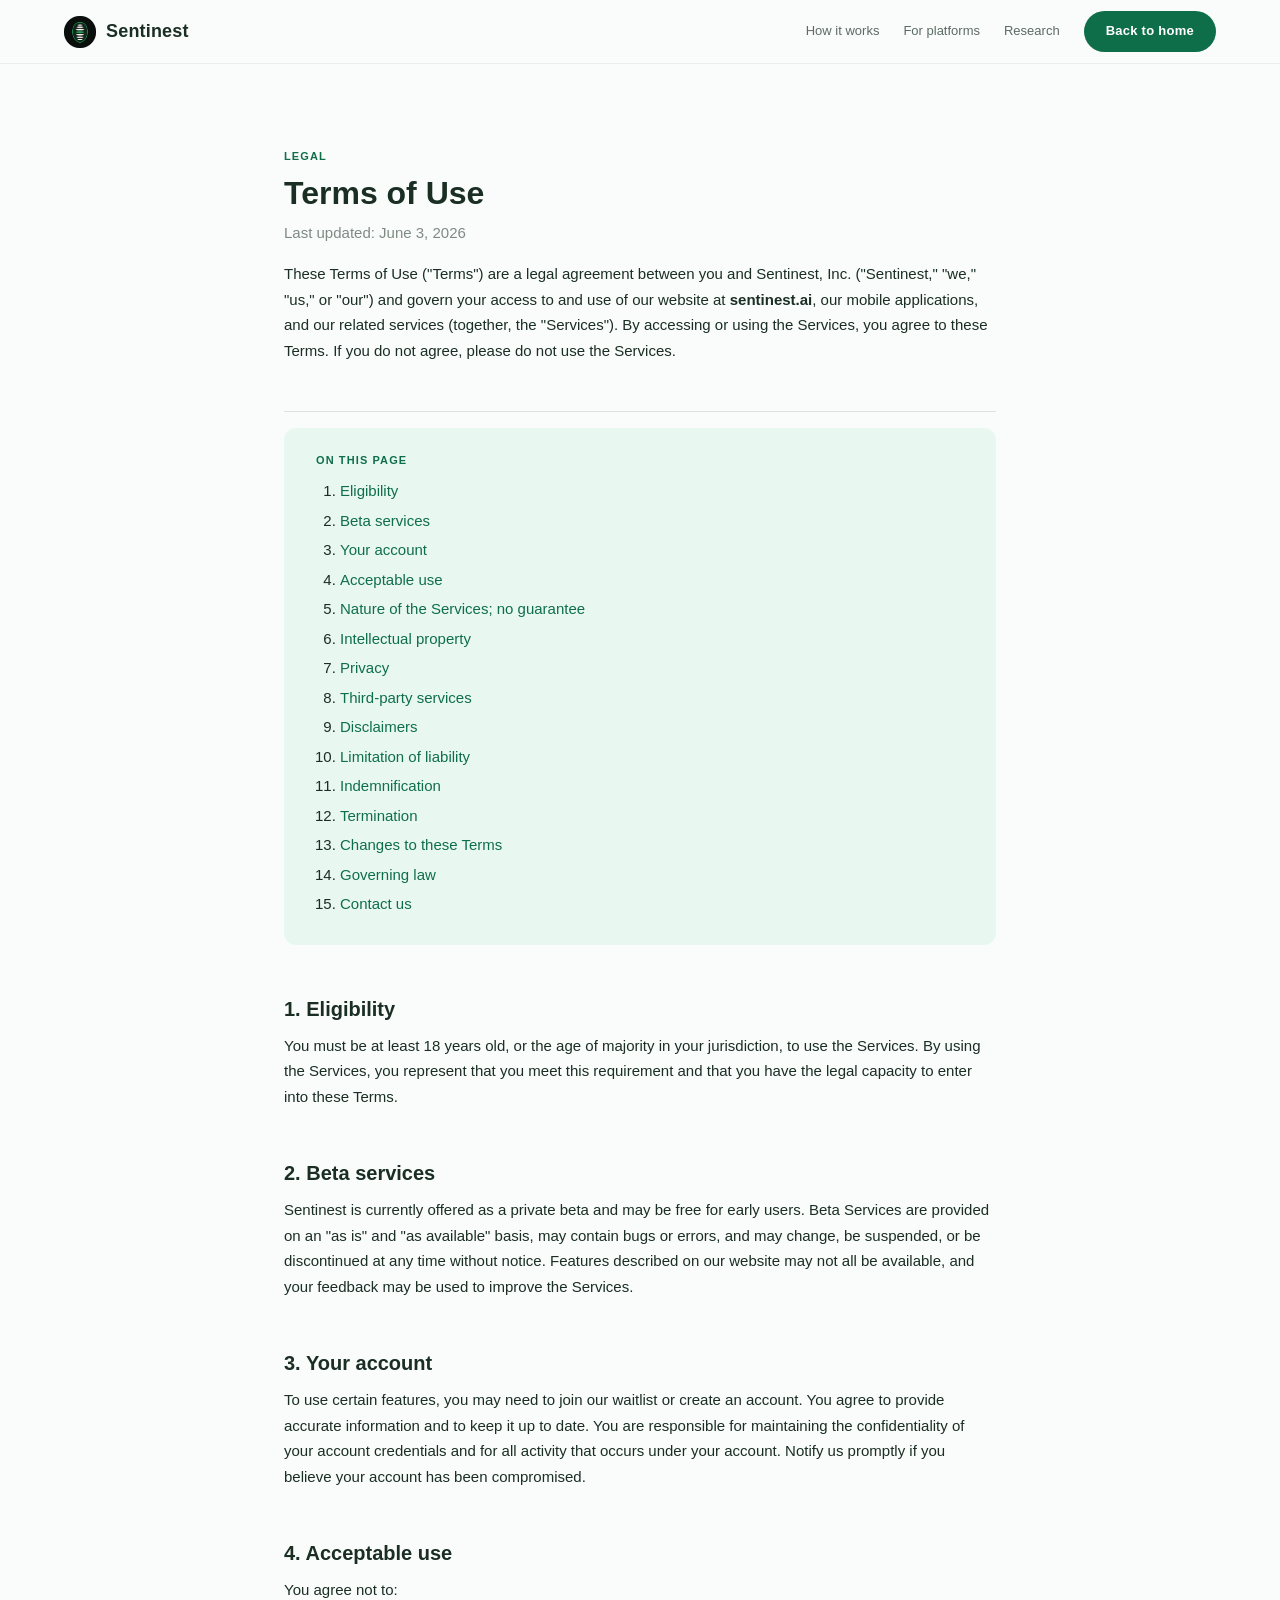
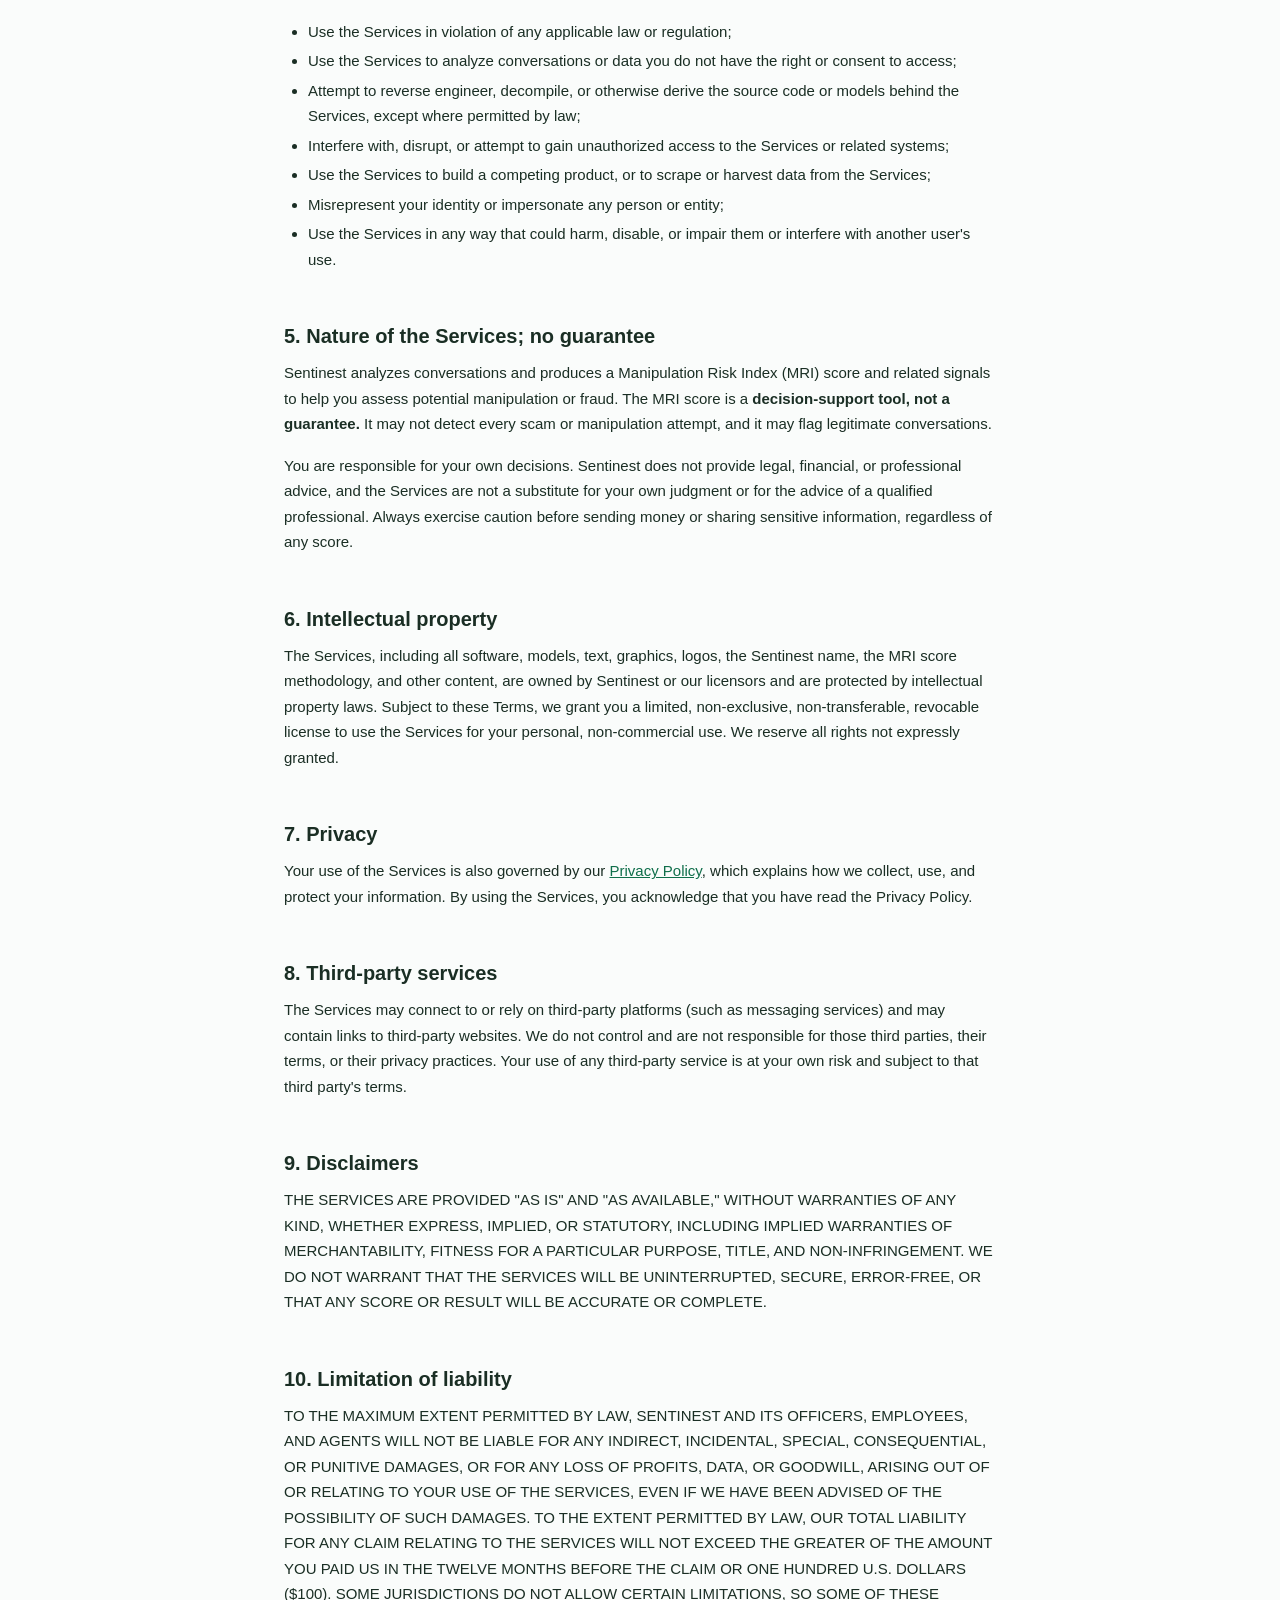
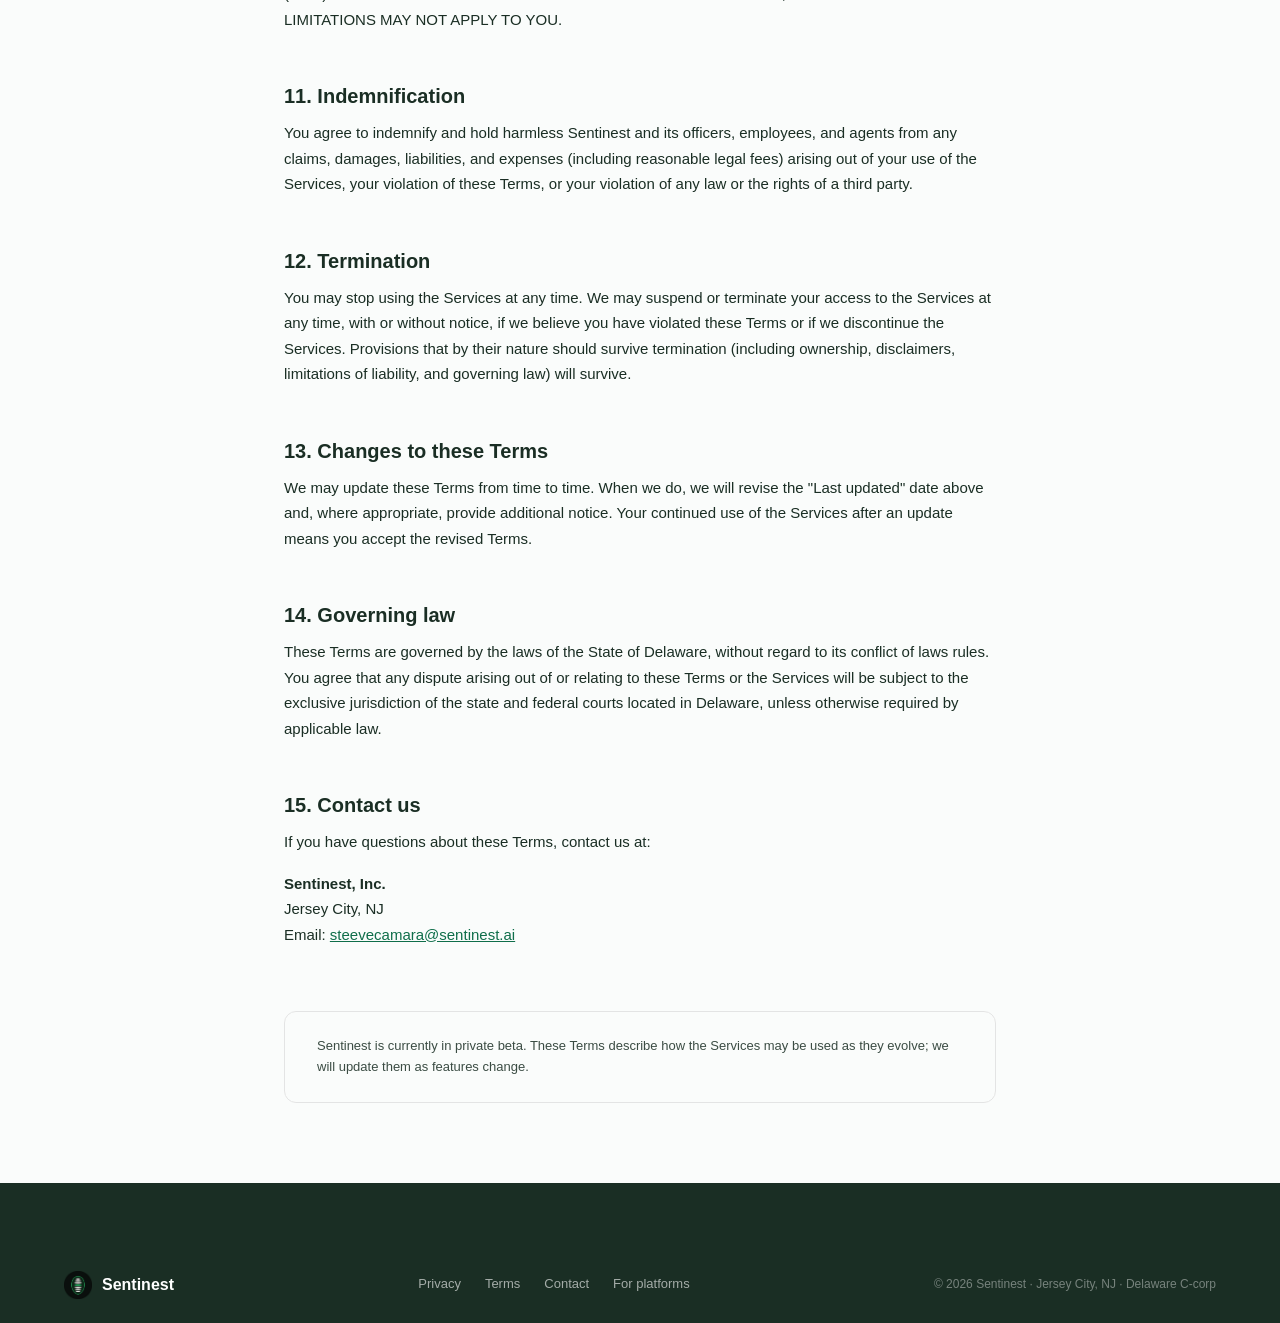
==== terms.html @ cf841492 "Add Privacy Policy and Terms of Use pages Create self-drafted privacy.html and terms.html matching t" ====
<!DOCTYPE html>
<html lang="en">
<head>
  <!-- Google tag (gtag.js) -->
  <script async src="https://www.googletagmanager.com/gtag/js?id=G-G11BVF0C4J"></script>
  <script>
    window.dataLayer = window.dataLayer || [];
    function gtag(){dataLayer.push(arguments);}
    gtag('js', new Date());
    gtag('config', 'G-G11BVF0C4J');
  </script>
  <meta charset="UTF-8">
  <meta name="viewport" content="width=device-width, initial-scale=1.0">
  <title>Terms of Use - Sentinest</title>
  <meta name="description" content="The terms that govern your use of Sentinest's website and services.">
  <link rel="icon" type="image/png" href="assets/Sentinest_Chiton_AltA.png">
  <link rel="apple-touch-icon" href="assets/Sentinest_Chiton_AltA.png">
  <link rel="stylesheet" href="css/variables.css?v=3">
  <link rel="stylesheet" href="css/style.css?v=4">
</head>
<body>

  <!-- Navigation -->
  <header class="nav" id="nav">
    <nav class="nav__inner container">
      <a href="index.html" class="nav__logo" aria-label="Sentinest home">
        <img src="assets/Sentinest_Chiton_AltA.png" alt="Sentinest" width="32" height="32">
        <span class="nav__logo-text">Sentinest</span>
      </a>
      <button class="nav__hamburger" id="hamburger" aria-label="Toggle menu">
        <span></span><span></span><span></span>
      </button>
      <div class="nav__links" id="navLinks">
        <a href="index.html#how-it-works">How it works</a>
        <a href="index.html#science">For platforms</a>
        <a href="index.html#decision-graph">Research</a>
        <a href="index.html" class="btn btn--primary btn--sm">Back to home</a>
      </div>
    </nav>
  </header>

  <!-- Legal Content -->
  <main class="legal">
    <div class="legal__inner">
      <span class="legal__tag">Legal</span>
      <h1 class="legal__title">Terms of Use</h1>
      <p class="legal__updated">Last updated: June 3, 2026</p>

      <p class="legal__intro">
        These Terms of Use ("Terms") are a legal agreement between you and Sentinest, Inc.
        ("Sentinest," "we," "us," or "our") and govern your access to and use of our website at
        <strong>sentinest.ai</strong>, our mobile applications, and our related services (together,
        the "Services"). By accessing or using the Services, you agree to these Terms. If you do not
        agree, please do not use the Services.
      </p>

      <div class="legal__toc">
        <h2>On this page</h2>
        <ol>
          <li><a href="#eligibility">Eligibility</a></li>
          <li><a href="#beta">Beta services</a></li>
          <li><a href="#accounts">Your account</a></li>
          <li><a href="#acceptable-use">Acceptable use</a></li>
          <li><a href="#nature">Nature of the Services; no guarantee</a></li>
          <li><a href="#ip">Intellectual property</a></li>
          <li><a href="#privacy">Privacy</a></li>
          <li><a href="#third-party">Third-party services</a></li>
          <li><a href="#disclaimers">Disclaimers</a></li>
          <li><a href="#liability">Limitation of liability</a></li>
          <li><a href="#indemnification">Indemnification</a></li>
          <li><a href="#termination">Termination</a></li>
          <li><a href="#changes">Changes to these Terms</a></li>
          <li><a href="#law">Governing law</a></li>
          <li><a href="#contact">Contact us</a></li>
        </ol>
      </div>

      <h2 id="eligibility">1. Eligibility</h2>
      <p>
        You must be at least 18 years old, or the age of majority in your jurisdiction, to use the
        Services. By using the Services, you represent that you meet this requirement and that you
        have the legal capacity to enter into these Terms.
      </p>

      <h2 id="beta">2. Beta services</h2>
      <p>
        Sentinest is currently offered as a private beta and may be free for early users. Beta
        Services are provided on an "as is" and "as available" basis, may contain bugs or errors, and
        may change, be suspended, or be discontinued at any time without notice. Features described
        on our website may not all be available, and your feedback may be used to improve the
        Services.
      </p>

      <h2 id="accounts">3. Your account</h2>
      <p>
        To use certain features, you may need to join our waitlist or create an account. You agree to
        provide accurate information and to keep it up to date. You are responsible for maintaining
        the confidentiality of your account credentials and for all activity that occurs under your
        account. Notify us promptly if you believe your account has been compromised.
      </p>

      <h2 id="acceptable-use">4. Acceptable use</h2>
      <p>You agree not to:</p>
      <ul>
        <li>Use the Services in violation of any applicable law or regulation;</li>
        <li>Use the Services to analyze conversations or data you do not have the right or consent to access;</li>
        <li>Attempt to reverse engineer, decompile, or otherwise derive the source code or models behind the Services, except where permitted by law;</li>
        <li>Interfere with, disrupt, or attempt to gain unauthorized access to the Services or related systems;</li>
        <li>Use the Services to build a competing product, or to scrape or harvest data from the Services;</li>
        <li>Misrepresent your identity or impersonate any person or entity;</li>
        <li>Use the Services in any way that could harm, disable, or impair them or interfere with another user's use.</li>
      </ul>

      <h2 id="nature">5. Nature of the Services; no guarantee</h2>
      <p>
        Sentinest analyzes conversations and produces a Manipulation Risk Index (MRI) score and
        related signals to help you assess potential manipulation or fraud. The MRI score is a
        <strong>decision-support tool, not a guarantee.</strong> It may not detect every scam or
        manipulation attempt, and it may flag legitimate conversations.
      </p>
      <p>
        You are responsible for your own decisions. Sentinest does not provide legal, financial, or
        professional advice, and the Services are not a substitute for your own judgment or for the
        advice of a qualified professional. Always exercise caution before sending money or sharing
        sensitive information, regardless of any score.
      </p>

      <h2 id="ip">6. Intellectual property</h2>
      <p>
        The Services, including all software, models, text, graphics, logos, the Sentinest name, the
        MRI score methodology, and other content, are owned by Sentinest or our licensors and are
        protected by intellectual property laws. Subject to these Terms, we grant you a limited,
        non-exclusive, non-transferable, revocable license to use the Services for your personal,
        non-commercial use. We reserve all rights not expressly granted.
      </p>

      <h2 id="privacy">7. Privacy</h2>
      <p>
        Your use of the Services is also governed by our
        <a href="privacy.html">Privacy Policy</a>, which explains how we collect, use, and protect
        your information. By using the Services, you acknowledge that you have read the Privacy
        Policy.
      </p>

      <h2 id="third-party">8. Third-party services</h2>
      <p>
        The Services may connect to or rely on third-party platforms (such as messaging services) and
        may contain links to third-party websites. We do not control and are not responsible for
        those third parties, their terms, or their privacy practices. Your use of any third-party
        service is at your own risk and subject to that third party's terms.
      </p>

      <h2 id="disclaimers">9. Disclaimers</h2>
      <p>
        THE SERVICES ARE PROVIDED "AS IS" AND "AS AVAILABLE," WITHOUT WARRANTIES OF ANY KIND, WHETHER
        EXPRESS, IMPLIED, OR STATUTORY, INCLUDING IMPLIED WARRANTIES OF MERCHANTABILITY, FITNESS FOR A
        PARTICULAR PURPOSE, TITLE, AND NON-INFRINGEMENT. WE DO NOT WARRANT THAT THE SERVICES WILL BE
        UNINTERRUPTED, SECURE, ERROR-FREE, OR THAT ANY SCORE OR RESULT WILL BE ACCURATE OR COMPLETE.
      </p>

      <h2 id="liability">10. Limitation of liability</h2>
      <p>
        TO THE MAXIMUM EXTENT PERMITTED BY LAW, SENTINEST AND ITS OFFICERS, EMPLOYEES, AND AGENTS WILL
        NOT BE LIABLE FOR ANY INDIRECT, INCIDENTAL, SPECIAL, CONSEQUENTIAL, OR PUNITIVE DAMAGES, OR
        FOR ANY LOSS OF PROFITS, DATA, OR GOODWILL, ARISING OUT OF OR RELATING TO YOUR USE OF THE
        SERVICES, EVEN IF WE HAVE BEEN ADVISED OF THE POSSIBILITY OF SUCH DAMAGES. TO THE EXTENT
        PERMITTED BY LAW, OUR TOTAL LIABILITY FOR ANY CLAIM RELATING TO THE SERVICES WILL NOT EXCEED
        THE GREATER OF THE AMOUNT YOU PAID US IN THE TWELVE MONTHS BEFORE THE CLAIM OR ONE HUNDRED
        U.S. DOLLARS ($100). SOME JURISDICTIONS DO NOT ALLOW CERTAIN LIMITATIONS, SO SOME OF THESE
        LIMITATIONS MAY NOT APPLY TO YOU.
      </p>

      <h2 id="indemnification">11. Indemnification</h2>
      <p>
        You agree to indemnify and hold harmless Sentinest and its officers, employees, and agents
        from any claims, damages, liabilities, and expenses (including reasonable legal fees) arising
        out of your use of the Services, your violation of these Terms, or your violation of any law
        or the rights of a third party.
      </p>

      <h2 id="termination">12. Termination</h2>
      <p>
        You may stop using the Services at any time. We may suspend or terminate your access to the
        Services at any time, with or without notice, if we believe you have violated these Terms or
        if we discontinue the Services. Provisions that by their nature should survive termination
        (including ownership, disclaimers, limitations of liability, and governing law) will survive.
      </p>

      <h2 id="changes">13. Changes to these Terms</h2>
      <p>
        We may update these Terms from time to time. When we do, we will revise the "Last updated"
        date above and, where appropriate, provide additional notice. Your continued use of the
        Services after an update means you accept the revised Terms.
      </p>

      <h2 id="law">14. Governing law</h2>
      <p>
        These Terms are governed by the laws of the State of Delaware, without regard to its conflict
        of laws rules. You agree that any dispute arising out of or relating to these Terms or the
        Services will be subject to the exclusive jurisdiction of the state and federal courts
        located in Delaware, unless otherwise required by applicable law.
      </p>

      <h2 id="contact">15. Contact us</h2>
      <p>If you have questions about these Terms, contact us at:</p>
      <p>
        <strong>Sentinest, Inc.</strong><br>
        Jersey City, NJ<br>
        Email: <a href="mailto:steevecamara@sentinest.ai">steevecamara@sentinest.ai</a>
      </p>

      <div class="legal__note">
        Sentinest is currently in private beta. These Terms describe how the Services may be used as
        they evolve; we will update them as features change.
      </div>
    </div>
  </main>

  <!-- Footer -->
  <footer class="footer">
    <div class="container">
      <div class="footer__bottom">
        <span class="footer__logo">
          <img src="assets/Sentinest_Chiton_AltA.png" alt="Sentinest" width="28" height="28">
          <span>Sentinest</span>
        </span>
        <div class="footer__links">
          <a href="privacy.html">Privacy</a>
          <a href="terms.html">Terms</a>
          <a href="mailto:steevecamara@sentinest.ai">Contact</a>
          <a href="index.html#science">For platforms</a>
        </div>
        <span class="footer__copy">&copy; 2026 Sentinest &middot; Jersey City, NJ &middot; Delaware C-corp</span>
      </div>
    </div>
  </footer>

  <script>
    const nav = document.getElementById('nav');
    const hamburger = document.getElementById('hamburger');
    const navLinks = document.getElementById('navLinks');
    window.addEventListener('scroll', () => {
      nav.classList.toggle('nav--scrolled', window.scrollY > 60);
    });
    hamburger.addEventListener('click', () => {
      hamburger.classList.toggle('active');
      navLinks.classList.toggle('open');
    });
    navLinks.querySelectorAll('a').forEach(link => {
      link.addEventListener('click', () => {
        hamburger.classList.remove('active');
        navLinks.classList.remove('open');
      });
    });
  </script>
</body>
</html>
---- css/variables.css ----
:root {
  /* Colors */
  --color-primary: #0F6E4A;
  --color-accent: #27AE60;
  --color-surface: #E8F8F0;
  --color-bg: #FAFCFB;
  --color-warning: #D97706;
  --color-high-risk: #EA7B1E;
  --color-critical: #DC2626;
  --color-ink: #1A2E24;
  --color-white: #FFFFFF;
  --color-border: #E0E0E0;

  /* Typography */
  --font-family: Arial, Helvetica, sans-serif;
  --heading-size: 32px;
  --heading-weight: 700;
  --tag-size: 11px;
  --tag-weight: 700;
  --tag-spacing: 0.1em;
  --body-size: 14px;
  --body-size-sm: 13px;
  --score-size-lg: 52px;
  --score-size-sm: 38px;
  --score-weight: 300;

  /* Spacing */
  --space-xs: 4px;
  --space-sm: 8px;
  --space-md: 16px;
  --space-lg: 24px;
  --space-xl: 32px;
  --space-2xl: 48px;
  --space-3xl: 64px;
  --space-4xl: 80px;

  /* Layout */
  --max-width: 1200px;
  --nav-height: 64px;
  --border-radius: 12px;
  --border-radius-sm: 8px;
  --border-radius-pill: 9999px;

  /* Shadows */
  --shadow-sm: 0 1px 3px rgba(0, 0, 0, 0.08);
  --shadow-md: 0 4px 12px rgba(0, 0, 0, 0.1);
  --shadow-lg: 0 8px 24px rgba(0, 0, 0, 0.12);
  --shadow-phone: 0 20px 60px rgba(0, 0, 0, 0.15);

  /* Transitions */
  --transition-fast: 150ms ease;
  --transition-base: 300ms ease;
  --transition-slow: 500ms ease;
}
---- css/style.css ----
/* Reset */
*, *::before, *::after {
  margin: 0;
  padding: 0;
  box-sizing: border-box;
}

html {
  scroll-behavior: smooth;
  scroll-padding-top: var(--nav-height);
}

body {
  font-family: var(--font-family);
  font-size: var(--body-size);
  color: var(--color-ink);
  background: var(--color-bg);
  line-height: 1.6;
  -webkit-font-smoothing: antialiased;
}

a {
  color: inherit;
  text-decoration: none;
}

img { max-width: 100%; }

.container {
  max-width: var(--max-width);
  margin: 0 auto;
  padding: 0 var(--space-lg);
}

/* ========== Buttons ========== */
.btn {
  display: inline-flex;
  align-items: center;
  justify-content: center;
  padding: 12px 28px;
  border-radius: var(--border-radius-pill);
  font-family: var(--font-family);
  font-size: var(--body-size);
  font-weight: 600;
  cursor: pointer;
  border: 2px solid transparent;
  transition: all var(--transition-fast);
  text-decoration: none;
}

.btn--primary {
  background: var(--color-primary);
  color: var(--color-white);
}

.btn--primary:hover {
  background: #0a5a3b;
}

.btn--outline {
  background: transparent;
  color: var(--color-primary);
  border-color: var(--color-primary);
}

.btn--outline:hover {
  background: var(--color-surface);
}

.btn--white {
  background: var(--color-white);
  color: var(--color-primary);
}

.btn--white:hover {
  background: var(--color-surface);
}

.btn--white-outline {
  background: transparent;
  color: var(--color-white);
  border-color: var(--color-white);
}

.btn--white-outline:hover {
  background: rgba(255, 255, 255, 0.1);
}

.btn--sm {
  padding: 8px 20px;
  font-size: var(--body-size-sm);
}

/* ========== Navigation ========== */
.nav {
  position: fixed;
  top: 0;
  left: 0;
  right: 0;
  z-index: 1000;
  height: var(--nav-height);
  background: rgba(250, 252, 251, 0.9);
  backdrop-filter: blur(12px);
  -webkit-backdrop-filter: blur(12px);
  border-bottom: 1px solid rgba(0, 0, 0, 0.06);
  transition: background var(--transition-base);
}

.nav--scrolled {
  background: rgba(250, 252, 251, 0.98);
  box-shadow: var(--shadow-sm);
}

.nav__inner {
  display: flex;
  align-items: center;
  height: 100%;
  gap: var(--space-lg);
}

.nav__logo {
  display: inline-flex;
  align-items: center;
  gap: 10px;
  height: 100%;
  white-space: nowrap;
  color: var(--color-ink);
}

.nav__logo img {
  height: 32px;
  width: 32px;
  display: block;
}

.nav__logo-text {
  font-size: 18px;
  font-weight: 700;
  letter-spacing: 0.01em;
}

.nav__links {
  display: flex;
  align-items: center;
  gap: var(--space-lg);
  margin-left: auto;
}

.nav__links a {
  font-size: var(--body-size-sm);
  color: var(--color-ink);
  opacity: 0.7;
  transition: opacity var(--transition-fast);
  white-space: nowrap;
}

.nav__links a:hover {
  opacity: 1;
}

.nav__links .btn {
  opacity: 1;
  color: var(--color-white);
  font-weight: 700;
  letter-spacing: 0.02em;
}

.nav__signin {
  opacity: 0.7;
}

.nav__hamburger {
  display: none;
  flex-direction: column;
  gap: 5px;
  background: none;
  border: none;
  cursor: pointer;
  padding: 4px;
  margin-left: auto;
}

.nav__hamburger span {
  display: block;
  width: 22px;
  height: 2px;
  background: var(--color-ink);
  border-radius: 2px;
  transition: all var(--transition-fast);
}

.nav__hamburger.active span:nth-child(1) {
  transform: rotate(45deg) translate(5px, 5px);
}

.nav__hamburger.active span:nth-child(2) {
  opacity: 0;
}

.nav__hamburger.active span:nth-child(3) {
  transform: rotate(-45deg) translate(5px, -5px);
}

/* ========== Hero ========== */
.hero {
  padding-top: calc(var(--nav-height) + var(--space-3xl));
  padding-bottom: var(--space-3xl);
  text-align: center;
  background: var(--color-bg);
}

.hero__inner {
  display: flex;
  flex-direction: column;
  align-items: center;
}

.hero__badge {
  display: inline-flex;
  align-items: center;
  padding: 6px 16px;
  border-radius: var(--border-radius-pill);
  background: var(--color-surface);
  color: var(--color-primary);
  font-size: var(--body-size-sm);
  font-weight: 600;
  border: 1px solid var(--color-accent);
  margin-bottom: var(--space-xl);
}

.hero__title {
  font-size: var(--heading-size);
  font-weight: var(--heading-weight);
  line-height: 1.25;
  color: var(--color-ink);
  max-width: 680px;
  margin-bottom: var(--space-lg);
}

.hero__highlight {
  color: var(--color-primary);
}

.hero__subtitle {
  font-size: var(--body-size);
  color: var(--color-ink);
  opacity: 0.6;
  max-width: 560px;
  margin-bottom: var(--space-xl);
  line-height: 1.7;
}

.hero__ctas {
  display: flex;
  gap: var(--space-md);
  margin-bottom: var(--space-4xl);
}

/* ========== Phone Mockups ========== */
.hero__phones {
  display: flex;
  justify-content: center;
  gap: var(--space-xl);
  position: relative;
}

.phone {
  width: 240px;
  background: var(--color-white);
  border-radius: 32px;
  border: 3px solid #e0e0e0;
  box-shadow: var(--shadow-phone);
  overflow: hidden;
  position: relative;
}

.phone--safe {
  transform: rotate(-3deg) translateY(10px);
}

.phone--critical {
  transform: rotate(3deg) translateY(-10px);
}

.phone__notch {
  width: 80px;
  height: 6px;
  background: #e0e0e0;
  border-radius: 3px;
  margin: 12px auto 8px;
}

.phone__screen {
  padding: 0 12px 16px;
}

.phone__header {
  display: flex;
  justify-content: space-between;
  align-items: center;
  padding: 8px 0;
  margin-bottom: 8px;
}

.phone__brand {
  font-size: 11px;
  font-weight: 700;
  color: var(--color-ink);
}

.phone__brand--critical {
  color: var(--color-critical);
}

.phone__time {
  font-size: 10px;
  color: #999;
}

.phone__score-card {
  background: var(--color-white);
  border: 1px solid #e8e8e8;
  border-radius: var(--border-radius-sm);
  padding: 12px;
  margin-bottom: 8px;
  text-align: center;
}

.phone__score-card--critical {
  border-color: var(--color-critical);
}

.phone__score-label {
  font-size: 8px;
  font-weight: 700;
  letter-spacing: 0.1em;
  color: #888;
  margin-bottom: 4px;
}

.phone__score {
  font-size: var(--score-size-lg);
  font-weight: var(--score-weight);
  line-height: 1;
  margin-bottom: 2px;
}

.phone__score--safe {
  color: var(--color-ink);
}

.phone__score--critical {
  color: var(--color-critical);
}

.phone__score-sub {
  font-size: 9px;
  color: #999;
  margin-bottom: 8px;
}

.phone__score-bar {
  height: 4px;
  background: #eee;
  border-radius: 2px;
  position: relative;
  margin-bottom: 4px;
}

.phone__score-bar-fill {
  height: 100%;
  border-radius: 2px;
  position: absolute;
  left: 0;
  top: 0;
}

.phone__score-bar-fill--safe {
  background: var(--color-accent);
}

.phone__score-bar-fill--critical {
  background: linear-gradient(to right, var(--color-accent), var(--color-warning), var(--color-critical));
}

.phone__score-bar-dot {
  width: 8px;
  height: 8px;
  background: var(--color-accent);
  border-radius: 50%;
  position: absolute;
  top: -2px;
  transform: translateX(-50%);
  border: 2px solid white;
}

.phone__score-range {
  display: flex;
  justify-content: space-between;
  font-size: 8px;
  color: #aaa;
  margin-bottom: 6px;
}

.phone__status {
  display: inline-block;
  padding: 3px 10px;
  border-radius: var(--border-radius-pill);
  font-size: 9px;
  font-weight: 600;
}

.phone__status--cleared {
  background: var(--color-surface);
  color: var(--color-accent);
}

.phone__chart-card {
  background: var(--color-white);
  border: 1px solid #e8e8e8;
  border-radius: var(--border-radius-sm);
  padding: 10px 12px;
  margin-bottom: 8px;
}

.phone__chart-card--critical {
  border-color: var(--color-critical);
}

.phone__chart-title {
  font-size: 8px;
  font-weight: 700;
  letter-spacing: 0.05em;
  color: var(--color-ink);
  margin-bottom: 2px;
}

.phone__chart-title--critical {
  color: var(--color-critical);
}

.phone__chart-sub {
  font-size: 8px;
  color: #999;
  margin-bottom: 6px;
}

.phone__chart-sub--critical {
  color: var(--color-critical);
  opacity: 0.7;
}

.phone__chart-svg {
  width: 100%;
  height: auto;
}

.phone__alert {
  background: #FFF5F5;
  border: 1px solid var(--color-critical);
  border-radius: var(--border-radius-sm);
  padding: 10px;
  text-align: center;
}

.phone__alert-icon {
  margin-bottom: 4px;
}

.phone__alert-content strong {
  font-size: 10px;
  color: var(--color-critical);
  display: block;
  margin-bottom: 3px;
}

.phone__alert-content p {
  font-size: 8px;
  color: #666;
  line-height: 1.4;
  margin-bottom: 8px;
}

.phone__alert-btn {
  display: block;
  width: 100%;
  padding: 6px;
  background: var(--color-critical);
  color: white;
  border: none;
  border-radius: 6px;
  font-size: 9px;
  font-weight: 600;
  cursor: pointer;
  margin-bottom: 4px;
}

.phone__alert-dismiss {
  font-size: 7px;
  color: var(--color-critical);
  opacity: 0.7;
}

/* ========== Section Base ========== */
.section {
  padding: var(--space-4xl) 0;
}

.section__header {
  text-align: center;
  margin-bottom: var(--space-3xl);
}

.section__tag {
  display: inline-block;
  font-size: var(--tag-size);
  font-weight: var(--tag-weight);
  letter-spacing: var(--tag-spacing);
  text-transform: uppercase;
  color: var(--color-primary);
  margin-bottom: var(--space-md);
}

.section__title {
  font-size: 28px;
  font-weight: var(--heading-weight);
  color: var(--color-ink);
  max-width: 640px;
  margin: 0 auto var(--space-md);
  line-height: 1.3;
}

.section__subtitle {
  font-size: var(--body-size);
  color: var(--color-ink);
  opacity: 0.6;
  max-width: 580px;
  margin: 0 auto;
  line-height: 1.7;
}

/* ========== How It Works ========== */
.how-it-works {
  background: var(--color-surface);
}

.steps {
  display: grid;
  gap: var(--space-lg);
  margin-bottom: var(--space-3xl);
}

.step {
  background: var(--color-white);
  border: 1px solid rgba(0, 0, 0, 0.06);
  border-radius: var(--border-radius);
  padding: var(--space-xl) var(--space-xl);
}

.step__header {
  display: flex;
  align-items: center;
  gap: var(--space-md);
  margin-bottom: var(--space-sm);
}

.step__number {
  display: inline-flex;
  align-items: center;
  justify-content: center;
  width: 32px;
  height: 32px;
  border-radius: var(--border-radius-sm);
  background: var(--color-surface);
  color: var(--color-primary);
  font-size: var(--body-size);
  font-weight: 700;
  flex-shrink: 0;
}

.step__title {
  font-size: 16px;
  font-weight: 700;
}

.step__desc {
  font-size: var(--body-size-sm);
  color: var(--color-ink);
  opacity: 0.65;
  line-height: 1.7;
}

/* Response Tiers */
.tiers {
  background: var(--color-white);
  border: 1px solid rgba(0, 0, 0, 0.06);
  border-radius: var(--border-radius);
  padding: var(--space-xl);
}

.tiers__title {
  font-size: var(--tag-size);
  font-weight: var(--tag-weight);
  letter-spacing: var(--tag-spacing);
  text-transform: uppercase;
  color: var(--color-primary);
  margin-bottom: var(--space-lg);
}

.tiers__list {
  display: grid;
  gap: var(--space-sm);
}

.tier {
  display: grid;
  grid-template-columns: 90px 70px 1fr auto;
  align-items: center;
  gap: var(--space-md);
  padding: var(--space-md) var(--space-lg);
  border-radius: var(--border-radius-sm);
  border-left: 4px solid transparent;
}

.tier--low {
  background: rgba(39, 174, 96, 0.15);
  border-left-color: var(--color-accent);
}

.tier--medium {
  background: rgba(217, 119, 6, 0.15);
  border-left-color: var(--color-warning);
}

.tier--high {
  background: rgba(234, 123, 30, 0.18);
  border-left-color: var(--color-high-risk);
}

.tier--critical {
  background: rgba(220, 38, 38, 0.15);
  border-left-color: var(--color-critical);
}

.tier__range {
  font-size: var(--body-size-sm);
  font-weight: 700;
}

.tier--medium .tier__range,
.tier--high .tier__range,
.tier--critical .tier__range {
  color: var(--color-ink);
}

.tier__level {
  font-size: var(--body-size-sm);
  font-weight: 700;
}

.tier__desc {
  font-size: var(--body-size-sm);
  opacity: 0.7;
}

.tier__badge {
  display: inline-block;
  padding: 4px 12px;
  border-radius: var(--border-radius-pill);
  font-size: 11px;
  font-weight: 600;
  white-space: nowrap;
}

.tier__badge--low {
  background: var(--color-surface);
  color: var(--color-accent);
}

.tier__badge--medium {
  background: rgba(217, 119, 6, 0.1);
  color: var(--color-warning);
}

.tier__badge--high {
  background: rgba(234, 123, 30, 0.1);
  color: var(--color-high-risk);
}

.tier__badge--critical {
  background: rgba(220, 38, 38, 0.08);
  color: var(--color-critical);
}

/* ========== Science ========== */
.science {
  background: var(--color-surface);
  padding-bottom: var(--space-2xl);
}

.features {
  display: grid;
  grid-template-columns: 1fr;
  gap: var(--space-lg);
}

.feature {
  background: var(--color-white);
  border: 1px solid rgba(0, 0, 0, 0.06);
  border-radius: var(--border-radius);
  padding: var(--space-xl);
}

.feature__icon {
  display: inline-flex;
  align-items: center;
  justify-content: center;
  width: 44px;
  height: 44px;
  border-radius: 50%;
  background: var(--color-surface);
  color: var(--color-primary);
  margin-bottom: var(--space-md);
}

.feature__title {
  font-size: 16px;
  font-weight: 700;
  margin-bottom: var(--space-sm);
}

.feature__desc {
  font-size: var(--body-size-sm);
  opacity: 0.65;
  line-height: 1.7;
}

/* ========== Differentiators ========== */
.differentiators {
  background: var(--color-bg);
}

.diff-grid {
  display: grid;
  grid-template-columns: repeat(2, 1fr);
  gap: var(--space-lg);
}

.diff-card {
  background: var(--color-white);
  border: 1px solid rgba(0, 0, 0, 0.06);
  border-radius: var(--border-radius);
  padding: var(--space-xl);
  border-top: 3px solid var(--color-primary);
}

.diff-card__icon {
  display: inline-flex;
  align-items: center;
  justify-content: center;
  width: 44px;
  height: 44px;
  border-radius: 50%;
  background: var(--color-surface);
  color: var(--color-primary);
  margin-bottom: var(--space-md);
}

.diff-card__title {
  font-size: 16px;
  font-weight: 700;
  color: var(--color-ink);
  margin-bottom: var(--space-sm);
}

.diff-card__desc {
  font-size: var(--body-size-sm);
  color: var(--color-ink);
  opacity: 0.65;
  line-height: 1.7;
}

@media (max-width: 768px) {
  .diff-grid {
    grid-template-columns: 1fr;
  }
}

/* ========== Decision Graph ========== */
.decision-graph {
  background: var(--color-bg);
  padding-top: var(--space-2xl);
}

.graph-toggle {
  display: flex;
  justify-content: center;
  gap: var(--space-sm);
  margin-bottom: var(--space-xl);
  flex-wrap: wrap;
}

.graph-toggle__btn {
  padding: 10px 24px;
  border-radius: var(--border-radius-pill);
  border: 1.5px solid var(--color-border);
  background: var(--color-white);
  font-family: var(--font-family);
  font-size: var(--body-size-sm);
  font-weight: 600;
  color: var(--color-ink);
  cursor: pointer;
  transition: all var(--transition-fast);
}

.graph-toggle__btn--active {
  background: var(--color-primary);
  color: var(--color-white);
  border-color: var(--color-primary);
}

.graph-toggle__btn:hover:not(.graph-toggle__btn--active) {
  border-color: var(--color-primary);
  color: var(--color-primary);
}

/* ========== Walkthrough Panel ========== */
.graph-walkthrough {
  background: var(--color-white);
  border: 1px solid rgba(0, 0, 0, 0.06);
  border-radius: var(--border-radius);
  padding: var(--space-xl);
  margin-bottom: var(--space-lg);
}

.walkthrough__header {
  display: flex;
  align-items: flex-start;
  gap: var(--space-md);
  margin-bottom: var(--space-lg);
  padding-bottom: var(--space-lg);
  border-bottom: 1px solid rgba(0, 0, 0, 0.06);
}

.walkthrough__icon {
  font-size: 28px;
  line-height: 1;
  flex-shrink: 0;
}

.walkthrough__icon:empty {
  display: none;
}

.walkthrough__title {
  font-size: 20px;
  font-weight: 700;
  color: var(--color-ink);
  margin-bottom: 4px;
}

.walkthrough__scenario {
  font-size: var(--body-size);
  color: var(--color-ink);
  opacity: 0.6;
  line-height: 1.6;
}

.walkthrough__body {
  display: grid;
  gap: var(--space-lg);
}

.walkthrough__overview p {
  font-size: var(--body-size);
  line-height: 1.7;
  color: var(--color-ink);
}

.walkthrough__overview strong {
  color: var(--color-primary);
}

.walkthrough__label {
  font-size: var(--tag-size);
  font-weight: var(--tag-weight);
  letter-spacing: var(--tag-spacing);
  text-transform: uppercase;
  color: var(--color-primary);
  margin-bottom: var(--space-md);
}

.walkthrough__phase {
  display: flex;
  gap: var(--space-md);
  margin-bottom: var(--space-md);
}

.walkthrough__phase:last-child {
  margin-bottom: 0;
}

.walkthrough__phase-marker {
  width: 4px;
  border-radius: 2px;
  flex-shrink: 0;
}

.walkthrough__phase-name {
  font-size: var(--body-size);
  font-weight: 700;
  display: block;
  margin-bottom: 2px;
}

.walkthrough__phase-desc {
  font-size: var(--body-size-sm);
  color: var(--color-ink);
  opacity: 0.65;
  line-height: 1.6;
}

.walkthrough__flags {
  display: flex;
  flex-wrap: wrap;
  gap: var(--space-sm);
}

.walkthrough__flag {
  display: inline-block;
  padding: 4px 12px;
  border-radius: var(--border-radius-pill);
  font-size: 12px;
  font-weight: 600;
  background: rgba(220, 38, 38, 0.08);
  color: var(--color-critical);
}

.walkthrough__flag--safe {
  background: rgba(39, 174, 96, 0.1);
  color: var(--color-accent);
}

.walkthrough__no-flags {
  margin-top: 0;
}

.walkthrough__result-card {
  background: var(--color-surface);
  border-radius: var(--border-radius-sm);
  padding: var(--space-lg);
  border-left: 4px solid;
}

.walkthrough__result-header {
  display: flex;
  align-items: center;
  gap: var(--space-md);
  margin-bottom: var(--space-sm);
}

.walkthrough__result-score {
  font-size: 24px;
  font-weight: var(--score-weight);
}

.walkthrough__result-level {
  display: inline-block;
  padding: 3px 10px;
  border-radius: var(--border-radius-pill);
  font-size: 11px;
  font-weight: 700;
  color: white;
  text-transform: uppercase;
  letter-spacing: 0.05em;
}

.walkthrough__result-action {
  font-size: var(--body-size-sm);
  color: var(--color-ink);
  opacity: 0.7;
  line-height: 1.6;
}

.graph-container {
  background: var(--color-white);
  border: 1px solid rgba(0, 0, 0, 0.06);
  border-radius: var(--border-radius);
  padding: var(--space-lg);
  margin-bottom: var(--space-3xl);
  position: relative;
  overflow: visible;
}

/* Fullscreen mode */
.graph-container.fullscreen {
  position: fixed;
  top: 0;
  left: 0;
  right: 0;
  bottom: 0;
  z-index: 2000;
  border-radius: 0;
  margin: 0;
  padding: var(--space-lg);
  overflow: visible;
}

.graph-container.fullscreen .graph-svg {
  height: calc(100vh - 120px);
}

/* Fullscreen button */
.graph-fullscreen-btn {
  position: absolute;
  top: var(--space-md);
  right: var(--space-md);
  background: var(--color-white);
  border: 1px solid rgba(0, 0, 0, 0.12);
  border-radius: var(--border-radius-sm);
  padding: 6px 10px;
  cursor: pointer;
  display: flex;
  align-items: center;
  gap: 6px;
  font-family: var(--font-family);
  font-size: 12px;
  color: var(--color-ink);
  opacity: 0.7;
  transition: all var(--transition-fast);
  z-index: 5;
}

.graph-fullscreen-btn:hover {
  opacity: 1;
  background: var(--color-surface);
}

.graph-fullscreen-btn svg {
  width: 14px;
  height: 14px;
}

.graph-legend {
  display: flex;
  flex-wrap: wrap;
  gap: var(--space-lg);
  padding-bottom: var(--space-md);
  border-bottom: 1px solid rgba(0, 0, 0, 0.06);
  margin-bottom: var(--space-md);
  font-size: 12px;
}

.graph-legend__section {
  display: flex;
  align-items: center;
  gap: var(--space-md);
  flex-wrap: wrap;
}

.graph-legend__section strong {
  font-size: 11px;
  text-transform: uppercase;
  letter-spacing: 0.05em;
  color: #888;
}

.graph-legend__item {
  display: inline-flex;
  align-items: center;
  gap: 4px;
  color: var(--color-ink);
  opacity: 0.7;
}

.graph-legend__dot {
  width: 10px;
  height: 10px;
  border-radius: 50%;
}

.graph-legend__dot--message { background: var(--color-accent); }
.graph-legend__dot--call { background: var(--color-primary); }
.graph-legend__dot--media { background: var(--color-warning); }
.graph-legend__dot--document { background: var(--color-high-risk); }
.graph-legend__dot--switch { background: var(--color-critical); }

.graph-legend__line {
  display: inline-block;
  width: 20px;
  height: 2px;
}

.graph-legend__line--reply { background: #999; }
.graph-legend__line--pressure { background: var(--color-high-risk); height: 3px; }
.graph-legend__line--contradict { background: var(--color-critical); background: repeating-linear-gradient(90deg, var(--color-critical) 0, var(--color-critical) 4px, transparent 4px, transparent 7px); }
.graph-legend__line--build { background: var(--color-accent); }

.graph-svg {
  width: 100%;
  height: 420px;
  position: relative;
  overflow: auto;
  scrollbar-width: thin;
  scrollbar-color: rgba(0, 0, 0, 0.15) transparent;
}

.graph-svg::-webkit-scrollbar {
  width: 6px;
  height: 6px;
}

.graph-svg::-webkit-scrollbar-track {
  background: transparent;
}

.graph-svg::-webkit-scrollbar-thumb {
  background: rgba(0, 0, 0, 0.15);
  border-radius: 3px;
}

.graph-svg::-webkit-scrollbar-thumb:hover {
  background: rgba(0, 0, 0, 0.3);
}

/* Interact wrapper and overlay */
.graph-interact-wrapper {
  position: relative;
}

.graph-interact-overlay {
  position: absolute;
  top: 0;
  left: 0;
  right: 0;
  bottom: 0;
  z-index: 4;
  display: flex;
  align-items: center;
  justify-content: center;
  cursor: pointer;
  background: rgba(250, 252, 251, 0.4);
  transition: all var(--transition-base);
}

.graph-interact-overlay:hover {
  background: rgba(250, 252, 251, 0.6);
}

.graph-interact-overlay.hidden {
  opacity: 0;
  pointer-events: none;
}

.graph-interact-prompt {
  display: flex;
  align-items: center;
  gap: var(--space-sm);
  padding: 10px 20px;
  background: var(--color-white);
  border: 1px solid rgba(0, 0, 0, 0.1);
  border-radius: var(--border-radius-pill);
  box-shadow: var(--shadow-md);
  font-size: var(--body-size-sm);
  font-weight: 600;
  color: var(--color-primary);
  transition: all var(--transition-fast);
}

.graph-interact-overlay:hover .graph-interact-prompt {
  background: var(--color-primary);
  color: var(--color-white);
  border-color: var(--color-primary);
}

.graph-interact-overlay:hover .graph-interact-prompt svg {
  stroke: white;
}

/* When graph is NOT active — disable interaction on the SVG */
.graph-interact-wrapper:not(.active) .graph-svg {
  pointer-events: none;
}

/* When graph is active (investigating) */
.graph-interact-wrapper.active .graph-svg {
  pointer-events: auto;
  outline: 2px solid var(--color-primary);
  outline-offset: -2px;
  border-radius: var(--border-radius-sm);
}

.graph-exit-btn {
  display: none;
  position: absolute;
  top: var(--space-sm);
  left: var(--space-sm);
  z-index: 5;
  padding: 5px 12px;
  background: var(--color-ink);
  color: var(--color-white);
  border: none;
  border-radius: var(--border-radius-pill);
  font-family: var(--font-family);
  font-size: 11px;
  font-weight: 600;
  cursor: pointer;
  opacity: 0.8;
  transition: opacity var(--transition-fast);
}

.graph-exit-btn:hover {
  opacity: 1;
}

.graph-interact-wrapper.active .graph-exit-btn {
  display: block;
}

.graph-svg svg {
  min-width: 100%;
  min-height: 100%;
}

.graph-tooltip {
  position: absolute;
  background: var(--color-ink);
  color: var(--color-white);
  padding: 8px 12px;
  border-radius: var(--border-radius-sm);
  font-size: 12px;
  pointer-events: none;
  opacity: 0;
  transition: opacity var(--transition-fast);
  z-index: 10;
  max-width: 220px;
  line-height: 1.4;
}

.graph-tooltip.visible {
  opacity: 1;
}

/* Node Detail Popup */
#nodePopup {
  position: absolute;
  top: 50%;
  left: 50%;
  transform: translate(-50%, -50%) scale(0.9);
  background: var(--color-white);
  border-radius: var(--border-radius);
  box-shadow: 0 12px 40px rgba(0, 0, 0, 0.18);
  width: 300px;
  max-width: 90%;
  z-index: 20;
  opacity: 0;
  transition: opacity 0.2s ease, transform 0.2s ease;
  overflow: hidden;
}

#nodePopup.visible {
  opacity: 1;
  transform: translate(-50%, -50%) scale(1);
}

.node-popup__header {
  display: flex;
  align-items: center;
  justify-content: space-between;
  padding: 12px 16px;
  background: var(--color-bg);
  border-bottom: 1px solid rgba(0, 0, 0, 0.06);
}

.node-popup__type {
  font-size: 12px;
  font-weight: 700;
  text-transform: uppercase;
  letter-spacing: 0.05em;
}

.node-popup__close {
  background: none;
  border: none;
  font-size: 20px;
  color: #999;
  cursor: pointer;
  line-height: 1;
  padding: 0 2px;
}

.node-popup__close:hover {
  color: var(--color-ink);
}

.node-popup__body {
  padding: 16px;
}

.node-popup__label {
  font-size: 14px;
  color: var(--color-ink);
  line-height: 1.5;
  margin-bottom: 12px;
}

.node-popup__meta {
  display: flex;
  gap: 6px;
  flex-wrap: wrap;
}

.node-popup__badge {
  display: inline-block;
  padding: 3px 8px;
  border-radius: var(--border-radius-pill);
  font-size: 11px;
  font-weight: 600;
}

/* Scoring */
.scoring__title {
  font-size: 18px;
  font-weight: 700;
  text-align: center;
  margin-bottom: var(--space-xl);
}

.scoring__grid {
  display: grid;
  grid-template-columns: repeat(auto-fit, minmax(200px, 1fr));
  gap: var(--space-md);
  margin-bottom: var(--space-xl);
}

.scoring__card {
  background: var(--color-surface);
  border-radius: var(--border-radius);
  padding: var(--space-lg);
  text-align: center;
}

.scoring__icon {
  display: inline-flex;
  align-items: center;
  justify-content: center;
  width: 40px;
  height: 40px;
  border-radius: 50%;
  background: var(--color-white);
  color: var(--color-primary);
  margin-bottom: var(--space-sm);
}

.scoring__card h4 {
  font-size: 15px;
  font-weight: 700;
  margin-bottom: var(--space-xs);
  color: var(--color-ink);
}

.scoring__card p {
  font-size: 12px;
  opacity: 0.6;
  line-height: 1.5;
}

.scoring__formula {
  background: var(--color-surface);
  border-radius: var(--border-radius);
  padding: var(--space-xl);
  text-align: center;
}

.scoring__formula-label {
  display: block;
  font-size: var(--tag-size);
  font-weight: var(--tag-weight);
  letter-spacing: var(--tag-spacing);
  text-transform: uppercase;
  color: var(--color-primary);
  margin-bottom: var(--space-sm);
}

.scoring__formula code {
  display: block;
  font-family: 'Courier New', monospace;
  font-size: 14px;
  color: var(--color-ink);
  padding: var(--space-md);
  background: var(--color-white);
  border-radius: var(--border-radius-sm);
  margin-bottom: var(--space-sm);
  overflow-x: auto;
}

.scoring__formula-note {
  font-size: 12px;
  opacity: 0.5;
}

/* ========== Testimonials ========== */
.testimonials {
  background: var(--color-surface);
}

.testimonials__grid {
  display: grid;
  grid-template-columns: 1fr;
  gap: var(--space-lg);
  margin-bottom: var(--space-3xl);
}

.testimonial {
  background: var(--color-white);
  border: 1px solid rgba(0, 0, 0, 0.06);
  border-radius: var(--border-radius);
  padding: var(--space-xl);
}

.testimonial__quote {
  font-size: var(--body-size);
  font-style: italic;
  line-height: 1.7;
  color: var(--color-ink);
  margin-bottom: var(--space-lg);
}

.testimonial__author {
  display: flex;
  align-items: center;
  gap: var(--space-md);
}

.testimonial__avatar {
  display: flex;
  align-items: center;
  justify-content: center;
  width: 40px;
  height: 40px;
  border-radius: 50%;
  background: var(--color-surface);
  color: var(--color-primary);
  font-weight: 700;
  font-size: 13px;
  flex-shrink: 0;
}

.testimonial__name {
  display: block;
  font-size: var(--body-size);
  font-weight: 700;
}

.testimonial__role {
  font-size: 12px;
  color: var(--color-accent);
}

/* MRI Reference */
.mri-ref {
  background: var(--color-white);
  border: 1px solid rgba(0, 0, 0, 0.06);
  border-radius: var(--border-radius);
  padding: var(--space-xl);
}

.mri-ref__title {
  font-size: var(--tag-size);
  font-weight: var(--tag-weight);
  letter-spacing: var(--tag-spacing);
  text-transform: uppercase;
  color: var(--color-primary);
  margin-bottom: var(--space-lg);
}

.mri-ref__bar {
  display: flex;
  height: 12px;
  border-radius: 6px;
  overflow: hidden;
  margin-bottom: var(--space-sm);
}

.mri-ref__segment--low {
  flex: 30;
  background: var(--color-accent);
}

.mri-ref__segment--medium {
  flex: 25;
  background: var(--color-warning);
}

.mri-ref__segment--high {
  flex: 20;
  background: var(--color-high-risk);
}

.mri-ref__segment--critical {
  flex: 25;
  background: var(--color-critical);
}

.mri-ref__labels {
  position: relative;
  height: 24px;
  font-size: 11px;
  color: #888;
  margin-bottom: var(--space-lg);
}

.mri-ref__label {
  position: absolute;
  transform: translateX(-50%);
}

.mri-ref__label--start {
  left: 0;
  transform: none;
}

.mri-ref__label--end {
  right: 0;
  left: auto;
  transform: none;
}

.mri-ref__tiers {
  display: grid;
  gap: var(--space-sm);
}

.mri-ref__tier {
  display: grid;
  grid-template-columns: 90px 70px 1fr;
  gap: var(--space-md);
  padding: var(--space-md) var(--space-lg);
  border-radius: var(--border-radius-sm);
  align-items: center;
  border-left: 4px solid transparent;
}

.mri-ref__tier--low {
  background: rgba(39, 174, 96, 0.15);
  border-left-color: var(--color-accent);
}

.mri-ref__tier--medium {
  background: rgba(217, 119, 6, 0.15);
  border-left-color: var(--color-warning);
}

.mri-ref__tier--high {
  background: rgba(234, 123, 30, 0.18);
  border-left-color: var(--color-high-risk);
}

.mri-ref__tier--critical {
  background: rgba(220, 38, 38, 0.15);
  border-left-color: var(--color-critical);
}

.mri-ref__tier-range {
  font-size: var(--body-size-sm);
  font-weight: 700;
}

.mri-ref__tier-level {
  font-size: var(--body-size-sm);
  font-weight: 700;
}

.mri-ref__tier-desc {
  font-size: var(--body-size-sm);
  opacity: 0.7;
}

/* ========== CTA Banner ========== */
.cta-banner {
  background: var(--color-primary);
  padding: var(--space-4xl) 0;
  text-align: center;
  border-radius: var(--border-radius);
  margin: 0 var(--space-lg);
}

.cta-banner__title {
  font-size: 28px;
  font-weight: 700;
  color: var(--color-white);
  line-height: 1.3;
  margin-bottom: var(--space-md);
}

.cta-banner__subtitle {
  font-size: var(--body-size);
  color: var(--color-white);
  opacity: 0.8;
  margin-bottom: var(--space-xl);
}

.cta-banner__buttons {
  display: flex;
  justify-content: center;
  gap: var(--space-md);
  flex-wrap: wrap;
}

/* ========== Footer ========== */
.footer {
  background: var(--color-ink);
  color: var(--color-white);
  padding: var(--space-3xl) 0 0;
}

.footer__grid {
  display: grid;
  grid-template-columns: repeat(3, 1fr);
  gap: var(--space-xl);
  padding-bottom: var(--space-3xl);
  border-bottom: 1px solid rgba(255, 255, 255, 0.1);
}

.footer__heading {
  font-size: var(--tag-size);
  font-weight: var(--tag-weight);
  letter-spacing: var(--tag-spacing);
  text-transform: uppercase;
  color: var(--color-accent);
  margin-bottom: var(--space-md);
}

.footer__col p {
  font-size: var(--body-size-sm);
  opacity: 0.7;
  line-height: 1.8;
}

.footer__col strong {
  opacity: 1;
  color: var(--color-white);
}

.footer__bottom {
  display: flex;
  align-items: center;
  justify-content: space-between;
  padding: var(--space-lg) 0;
  flex-wrap: wrap;
  gap: var(--space-md);
}

.footer__logo {
  display: inline-flex;
  align-items: center;
  gap: 10px;
  font-size: 16px;
  font-weight: 700;
}

.footer__logo img {
  height: 28px;
  width: 28px;
  display: block;
}

.footer__links {
  display: flex;
  gap: var(--space-lg);
}

.footer__links a {
  font-size: var(--body-size-sm);
  opacity: 0.6;
  transition: opacity var(--transition-fast);
}

.footer__links a:hover {
  opacity: 1;
}

.footer__copy {
  font-size: 12px;
  opacity: 0.4;
}

/* ========== Signup Modal ========== */
.modal-overlay {
  position: fixed;
  inset: 0;
  z-index: 2000;
  background: rgba(0, 0, 0, 0.5);
  backdrop-filter: blur(4px);
  -webkit-backdrop-filter: blur(4px);
  display: flex;
  align-items: center;
  justify-content: center;
  opacity: 0;
  pointer-events: none;
  transition: opacity var(--transition-base);
}

.modal-overlay.active {
  opacity: 1;
  pointer-events: auto;
}

.modal {
  background: var(--color-white);
  border-radius: var(--border-radius);
  padding: var(--space-2xl);
  max-width: 440px;
  width: 90%;
  position: relative;
  box-shadow: var(--shadow-lg);
  transform: translateY(20px) scale(0.97);
  transition: transform var(--transition-base);
}

.modal-overlay.active .modal {
  transform: translateY(0) scale(1);
}

.modal__close {
  position: absolute;
  top: 16px;
  right: 16px;
  background: none;
  border: none;
  font-size: 24px;
  color: var(--color-ink);
  cursor: pointer;
  opacity: 0.4;
  transition: opacity var(--transition-fast);
  line-height: 1;
}

.modal__close:hover {
  opacity: 1;
}

.modal__header {
  text-align: center;
  margin-bottom: var(--space-xl);
}

.modal__badge {
  display: inline-block;
  padding: 4px 12px;
  border-radius: var(--border-radius-pill);
  background: var(--color-surface);
  color: var(--color-primary);
  font-size: 12px;
  font-weight: 600;
  margin-bottom: var(--space-md);
}

.modal__title {
  font-size: 22px;
  font-weight: 700;
  color: var(--color-ink);
  margin-bottom: var(--space-sm);
}

.modal__subtitle {
  font-size: var(--body-size-sm);
  color: var(--color-ink);
  opacity: 0.6;
  line-height: 1.5;
}

.modal__form {
  display: grid;
  grid-template-columns: 1fr 1fr;
  gap: var(--space-md);
}

.modal__field label {
  display: block;
  font-size: 12px;
  font-weight: 600;
  color: var(--color-ink);
  margin-bottom: 4px;
}

.modal__field input {
  width: 100%;
  padding: 10px 14px;
  border: 1.5px solid var(--color-border);
  border-radius: var(--border-radius-sm);
  font-family: var(--font-family);
  font-size: var(--body-size);
  color: var(--color-ink);
  background: var(--color-bg);
  transition: border-color var(--transition-fast);
  outline: none;
}

.modal__field input:focus {
  border-color: var(--color-primary);
}

.modal__field input::placeholder {
  color: #aaa;
}

.modal__field--full {
  grid-column: 1 / -1;
}

.modal__submit {
  grid-column: 1 / -1;
  width: 100%;
  margin-top: var(--space-sm);
}

.modal__error {
  display: block;
  font-size: 12px;
  color: var(--color-critical);
  margin-top: 4px;
}

.modal__input--error {
  border-color: var(--color-critical) !important;
  background: rgba(220, 38, 38, 0.04);
}

.modal__success {
  text-align: center;
  padding: var(--space-lg) 0;
}

.modal__success-icon {
  margin-bottom: var(--space-md);
}

.modal__success h3 {
  font-size: 18px;
  font-weight: 700;
  color: var(--color-ink);
  margin-bottom: var(--space-sm);
}

.modal__success p {
  font-size: var(--body-size-sm);
  color: var(--color-ink);
  opacity: 0.6;
}

/* ========== Scroll Animations ========== */
.fade-in {
  opacity: 0;
  transform: translateY(20px);
  transition: opacity 0.6s ease, transform 0.6s ease;
}

.fade-in.visible {
  opacity: 1;
  transform: translateY(0);
}

/* ========== Responsive ========== */
@media (min-width: 768px) {
  .hero__title {
    font-size: 40px;
  }

  .section__title {
    font-size: 32px;
  }

  .steps {
    grid-template-columns: 1fr;
  }

  .features {
    grid-template-columns: repeat(2, 1fr);
  }

  .testimonials__grid {
    grid-template-columns: repeat(3, 1fr);
  }

  .cta-banner__title {
    font-size: 36px;
  }
}

@media (max-width: 768px) {
  .nav__links {
    position: fixed;
    top: var(--nav-height);
    right: -100%;
    width: 280px;
    height: calc(100vh - var(--nav-height));
    background: var(--color-white);
    flex-direction: column;
    padding: var(--space-xl);
    box-shadow: var(--shadow-lg);
    transition: right var(--transition-base);
    align-items: flex-start;
  }

  .nav__links.open {
    right: 0;
  }

  .nav__hamburger {
    display: flex;
  }

  .hero__phones {
    flex-direction: row;
    gap: var(--space-md);
  }

  .phone {
    width: 180px;
  }

  .phone--safe {
    transform: rotate(-2deg) translateY(5px);
  }

  .phone--critical {
    transform: rotate(2deg) translateY(-5px);
  }

  .phone__score {
    font-size: 36px;
  }

  .tier {
    grid-template-columns: 80px 60px 1fr auto;
    padding: var(--space-sm) var(--space-md);
    font-size: 12px;
  }

  .mri-ref__tier {
    grid-template-columns: 80px 60px 1fr;
    padding: var(--space-sm) var(--space-md);
  }

  .footer__grid {
    grid-template-columns: 1fr;
    gap: var(--space-xl);
  }

  .footer__bottom {
    flex-direction: column;
    text-align: center;
  }

  .graph-legend {
    flex-direction: column;
    gap: var(--space-sm);
  }

  .scoring__grid {
    grid-template-columns: repeat(2, 1fr);
  }

  .graph-svg {
    height: 350px;
  }

  .graph-toggle {
    flex-wrap: wrap;
  }

  .graph-interact-prompt {
    font-size: 12px;
    padding: 8px 16px;
  }

  .cta-banner {
    margin: 0;
    border-radius: 0;
  }
}

@media (max-width: 480px) {
  .hero__title {
    font-size: 26px;
  }

  .hero__ctas {
    flex-direction: column;
    width: 100%;
    max-width: 300px;
  }

  .hero__phones {
    flex-direction: column;
    align-items: center;
    gap: var(--space-lg);
  }

  .phone--safe,
  .phone--critical {
    transform: none;
  }

  .phone {
    width: 220px;
  }

  .tier {
    grid-template-columns: 1fr;
    gap: var(--space-xs);
  }

  .tier__badge {
    justify-self: start;
  }

  .mri-ref__tier {
    grid-template-columns: 1fr;
    gap: var(--space-xs);
  }

  .scoring__grid {
    grid-template-columns: 1fr;
  }

  .graph-toggle {
    flex-direction: column;
    align-items: center;
  }

  .graph-svg {
    height: 300px;
  }

  .graph-container {
    padding: var(--space-md);
  }

  .graph-legend {
    font-size: 10px;
    gap: var(--space-xs);
  }

  .graph-legend__section {
    gap: var(--space-sm);
  }

  .cta-banner__buttons {
    flex-direction: column;
    align-items: center;
  }
}

/* ========== Legal Pages ========== */
.legal {
  padding: calc(var(--nav-height) + var(--space-4xl)) 0 var(--space-4xl);
}

.legal__inner {
  max-width: 760px;
  margin: 0 auto;
  padding: 0 var(--space-lg);
}

.legal__tag {
  display: inline-block;
  font-size: var(--tag-size);
  font-weight: var(--tag-weight);
  letter-spacing: var(--tag-spacing);
  text-transform: uppercase;
  color: var(--color-primary);
  margin-bottom: var(--space-sm);
}

.legal__title {
  font-size: var(--heading-size);
  font-weight: var(--heading-weight);
  line-height: 1.2;
  margin-bottom: var(--space-sm);
}

.legal__updated {
  font-size: var(--body-size-sm);
  color: var(--color-ink);
  opacity: 0.55;
  margin-bottom: var(--space-2xl);
}

.legal__intro {
  font-size: 15px;
  line-height: 1.7;
  margin-bottom: var(--space-2xl);
  padding-bottom: var(--space-2xl);
  border-bottom: 1px solid var(--color-border);
}

.legal h2 {
  font-size: 20px;
  font-weight: 700;
  margin: var(--space-2xl) 0 var(--space-sm);
}

.legal h3 {
  font-size: 16px;
  font-weight: 700;
  margin: var(--space-lg) 0 var(--space-xs);
}

.legal p {
  font-size: 15px;
  line-height: 1.7;
  margin-bottom: var(--space-md);
}

.legal ul {
  margin: 0 0 var(--space-md) var(--space-lg);
  padding: 0;
}

.legal li {
  font-size: 15px;
  line-height: 1.7;
  margin-bottom: var(--space-xs);
}

.legal a {
  color: var(--color-primary);
  text-decoration: underline;
}

.legal strong {
  color: var(--color-ink);
}

.legal__toc {
  background: var(--color-surface);
  border-radius: var(--border-radius);
  padding: var(--space-lg) var(--space-xl);
  margin-bottom: var(--space-2xl);
}

.legal__toc h2 {
  margin: 0 0 var(--space-sm);
  font-size: var(--tag-size);
  font-weight: var(--tag-weight);
  letter-spacing: var(--tag-spacing);
  text-transform: uppercase;
  color: var(--color-primary);
}

.legal__toc ol {
  margin: 0 0 0 var(--space-lg);
  padding: 0;
}

.legal__toc li {
  margin-bottom: var(--space-xs);
}

.legal__toc a {
  text-decoration: none;
}

.legal__toc a:hover {
  text-decoration: underline;
}

.legal__note {
  margin-top: var(--space-3xl);
  padding: var(--space-lg) var(--space-xl);
  background: var(--color-bg);
  border: 1px solid var(--color-border);
  border-radius: var(--border-radius);
  font-size: var(--body-size-sm);
  opacity: 0.85;
}
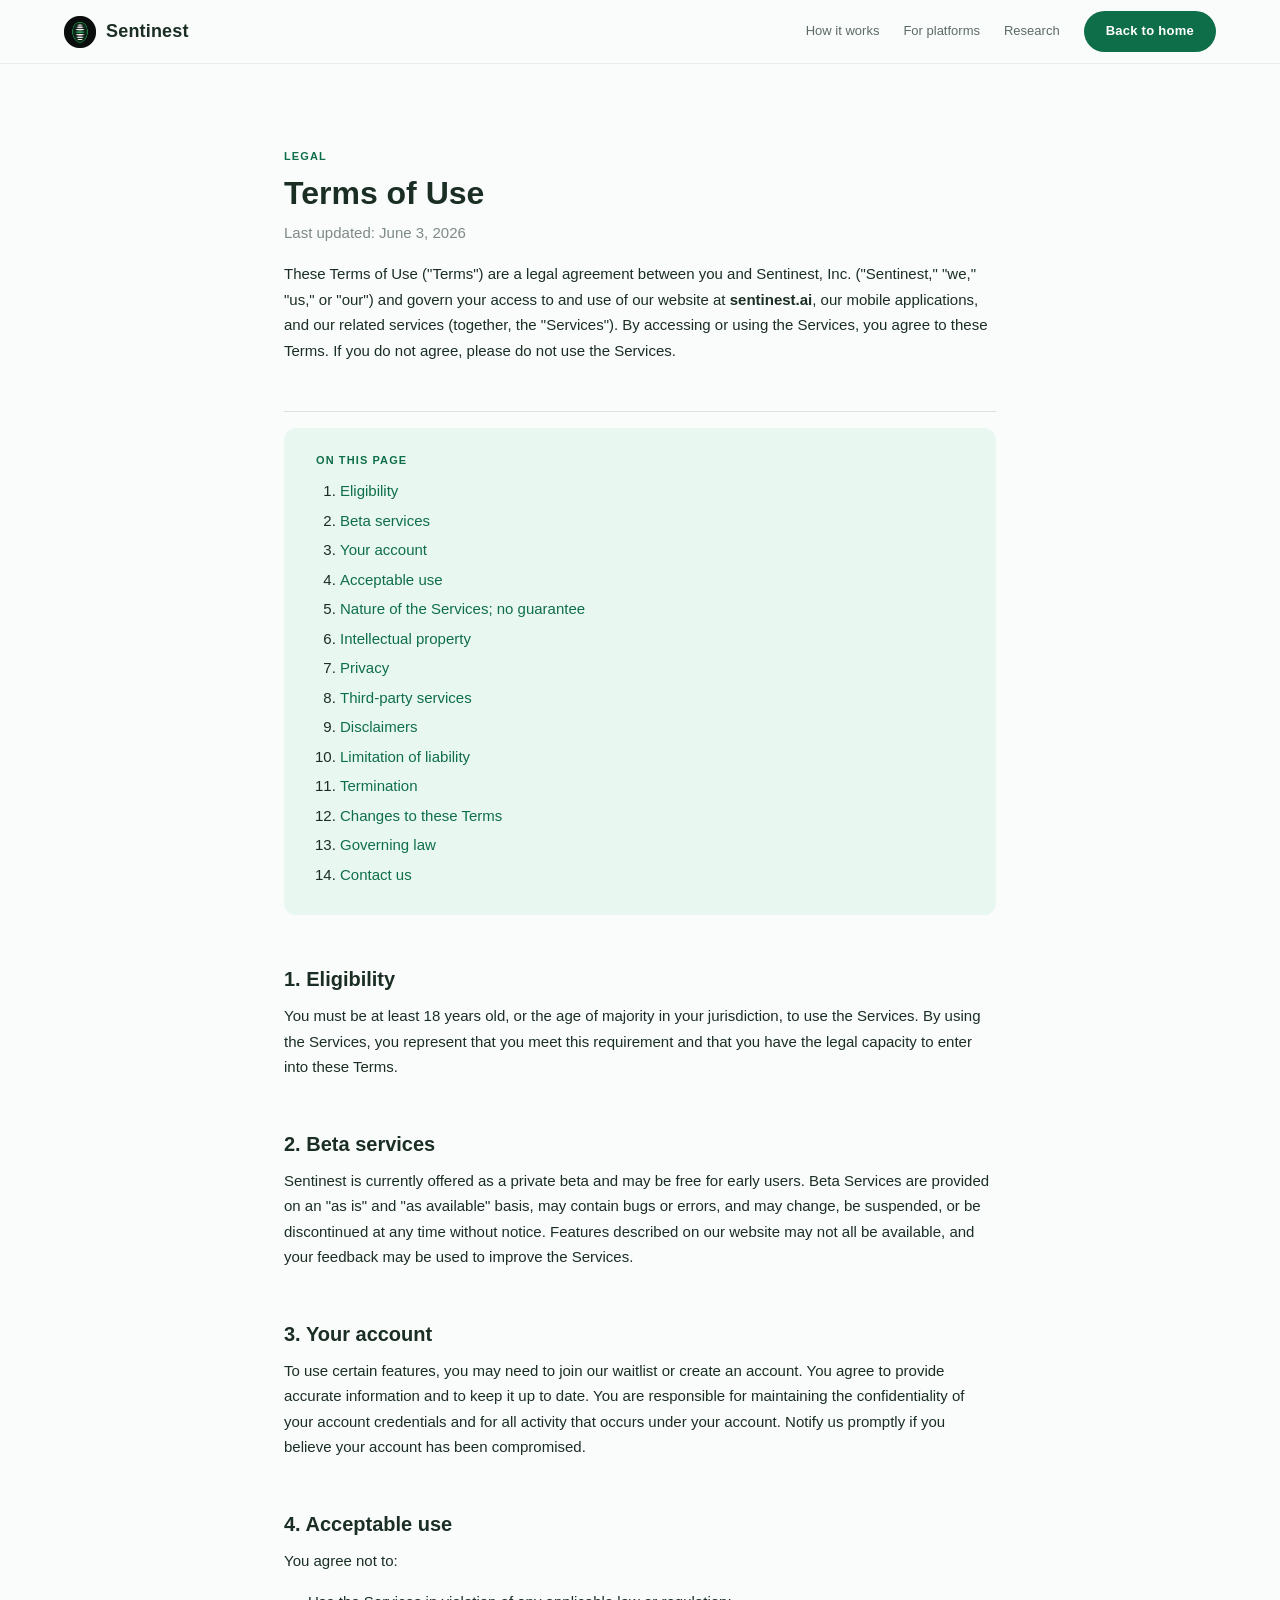
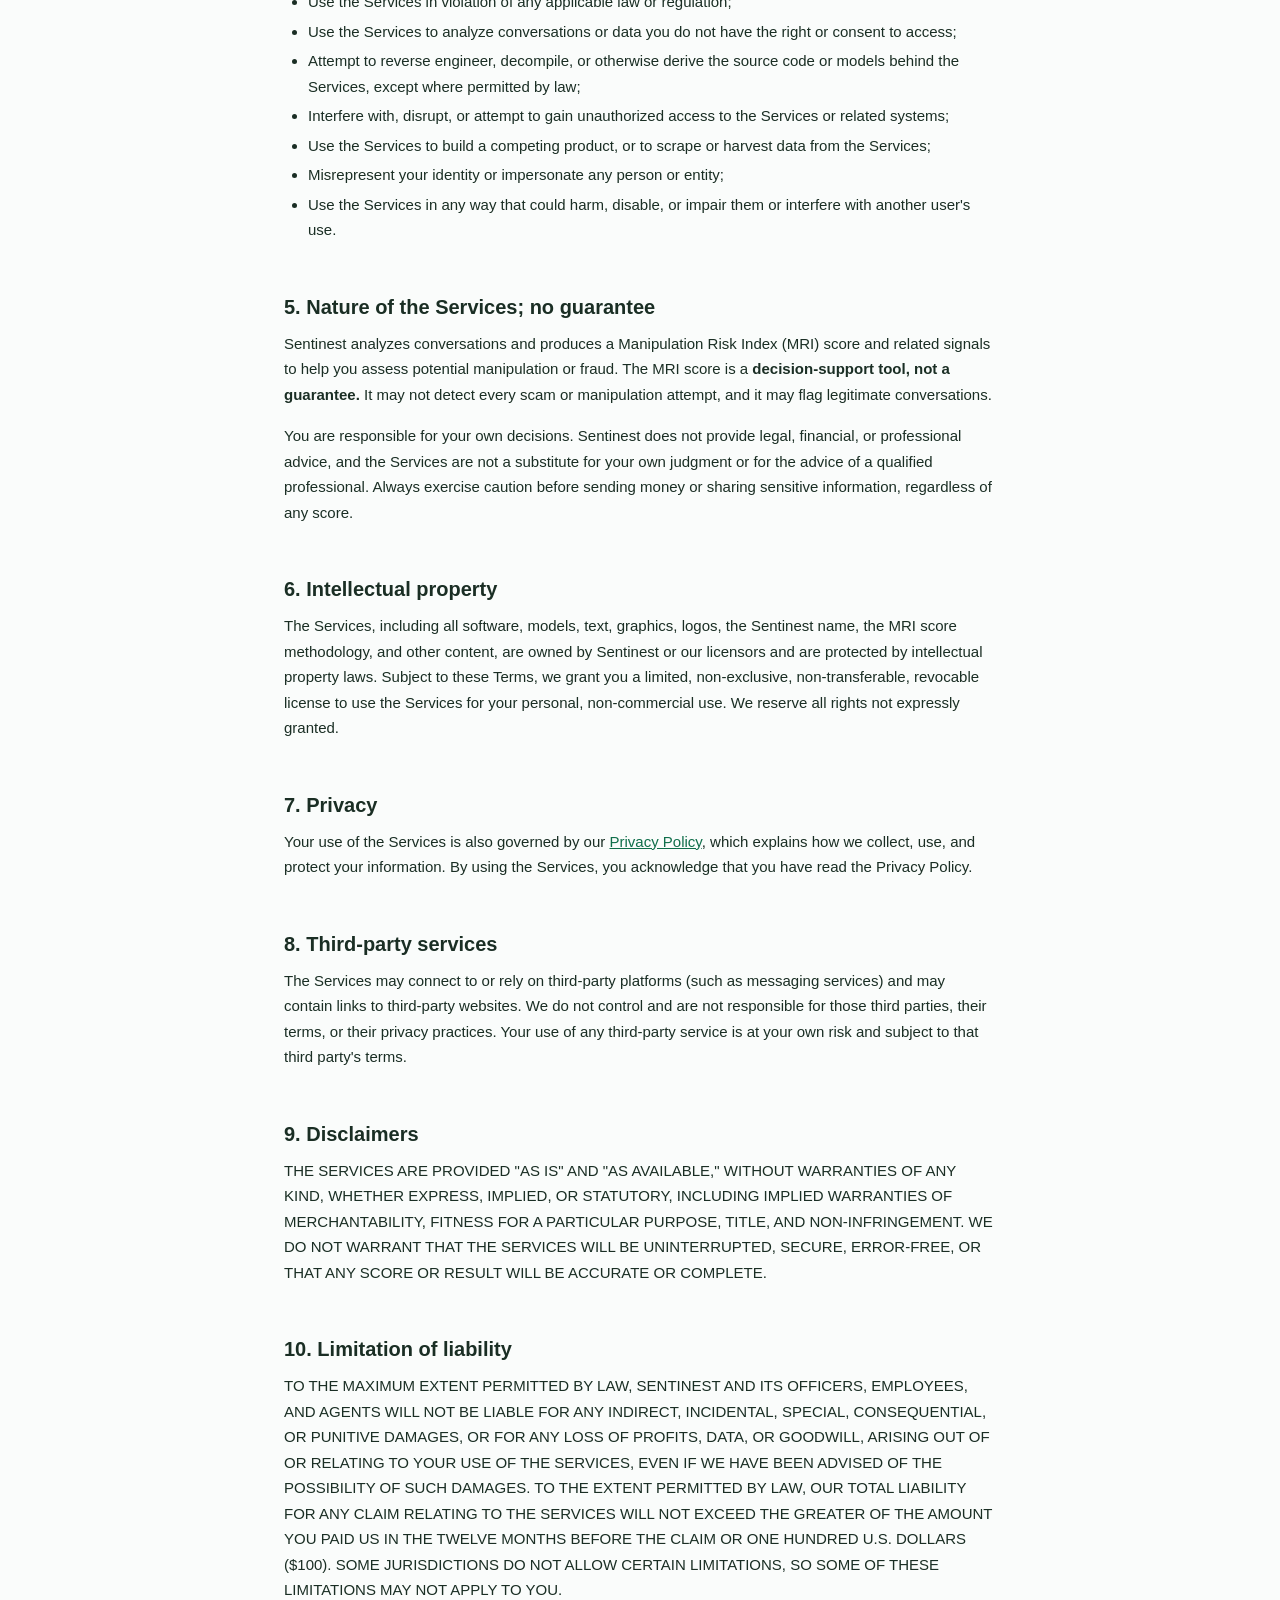
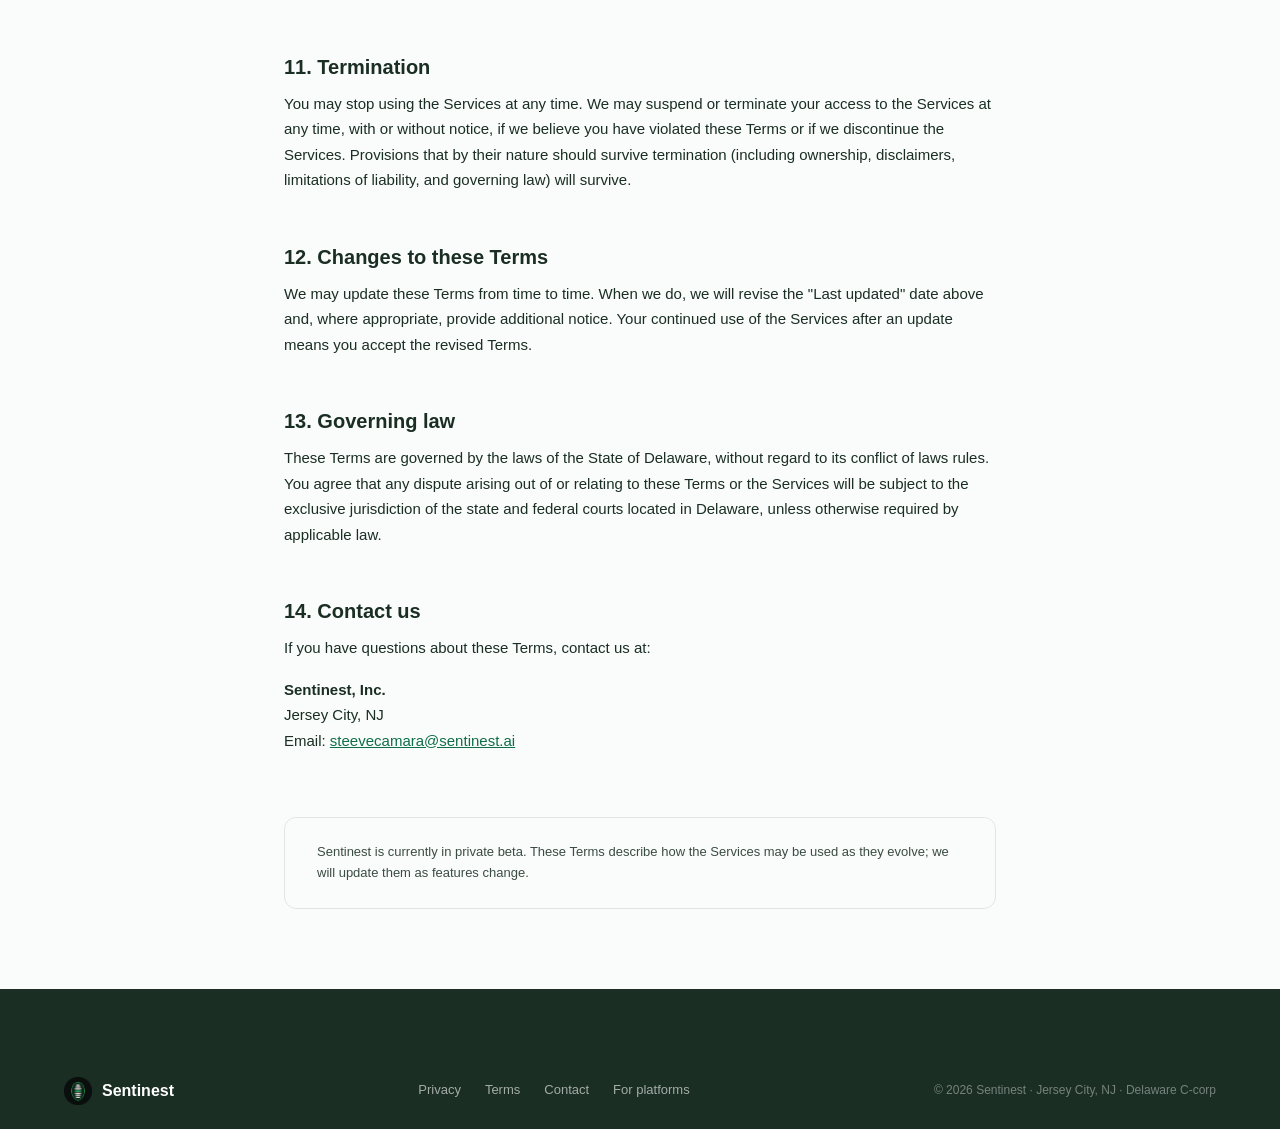
==== commit b0bd2c37: "Remove Indemnification section from Terms of Use Co-Authored-By: Claude Opus 4.7 <noreply@anthropic." ====
--- a/terms.html
+++ b/terms.html
@@ -67,7 +67,6 @@
           <li><a href="#third-party">Third-party services</a></li>
           <li><a href="#disclaimers">Disclaimers</a></li>
           <li><a href="#liability">Limitation of liability</a></li>
-          <li><a href="#indemnification">Indemnification</a></li>
           <li><a href="#termination">Termination</a></li>
           <li><a href="#changes">Changes to these Terms</a></li>
           <li><a href="#law">Governing law</a></li>
@@ -170,15 +169,7 @@
         LIMITATIONS MAY NOT APPLY TO YOU.
       </p>
 
-      <h2 id="indemnification">11. Indemnification</h2>
-      <p>
-        You agree to indemnify and hold harmless Sentinest and its officers, employees, and agents
-        from any claims, damages, liabilities, and expenses (including reasonable legal fees) arising
-        out of your use of the Services, your violation of these Terms, or your violation of any law
-        or the rights of a third party.
-      </p>
-
-      <h2 id="termination">12. Termination</h2>
+      <h2 id="termination">11. Termination</h2>
       <p>
         You may stop using the Services at any time. We may suspend or terminate your access to the
         Services at any time, with or without notice, if we believe you have violated these Terms or
@@ -186,14 +177,14 @@
         (including ownership, disclaimers, limitations of liability, and governing law) will survive.
       </p>
 
-      <h2 id="changes">13. Changes to these Terms</h2>
+      <h2 id="changes">12. Changes to these Terms</h2>
       <p>
         We may update these Terms from time to time. When we do, we will revise the "Last updated"
         date above and, where appropriate, provide additional notice. Your continued use of the
         Services after an update means you accept the revised Terms.
       </p>
 
-      <h2 id="law">14. Governing law</h2>
+      <h2 id="law">13. Governing law</h2>
       <p>
         These Terms are governed by the laws of the State of Delaware, without regard to its conflict
         of laws rules. You agree that any dispute arising out of or relating to these Terms or the
@@ -201,7 +192,7 @@
         located in Delaware, unless otherwise required by applicable law.
       </p>
 
-      <h2 id="contact">15. Contact us</h2>
+      <h2 id="contact">14. Contact us</h2>
       <p>If you have questions about these Terms, contact us at:</p>
       <p>
         <strong>Sentinest, Inc.</strong><br>
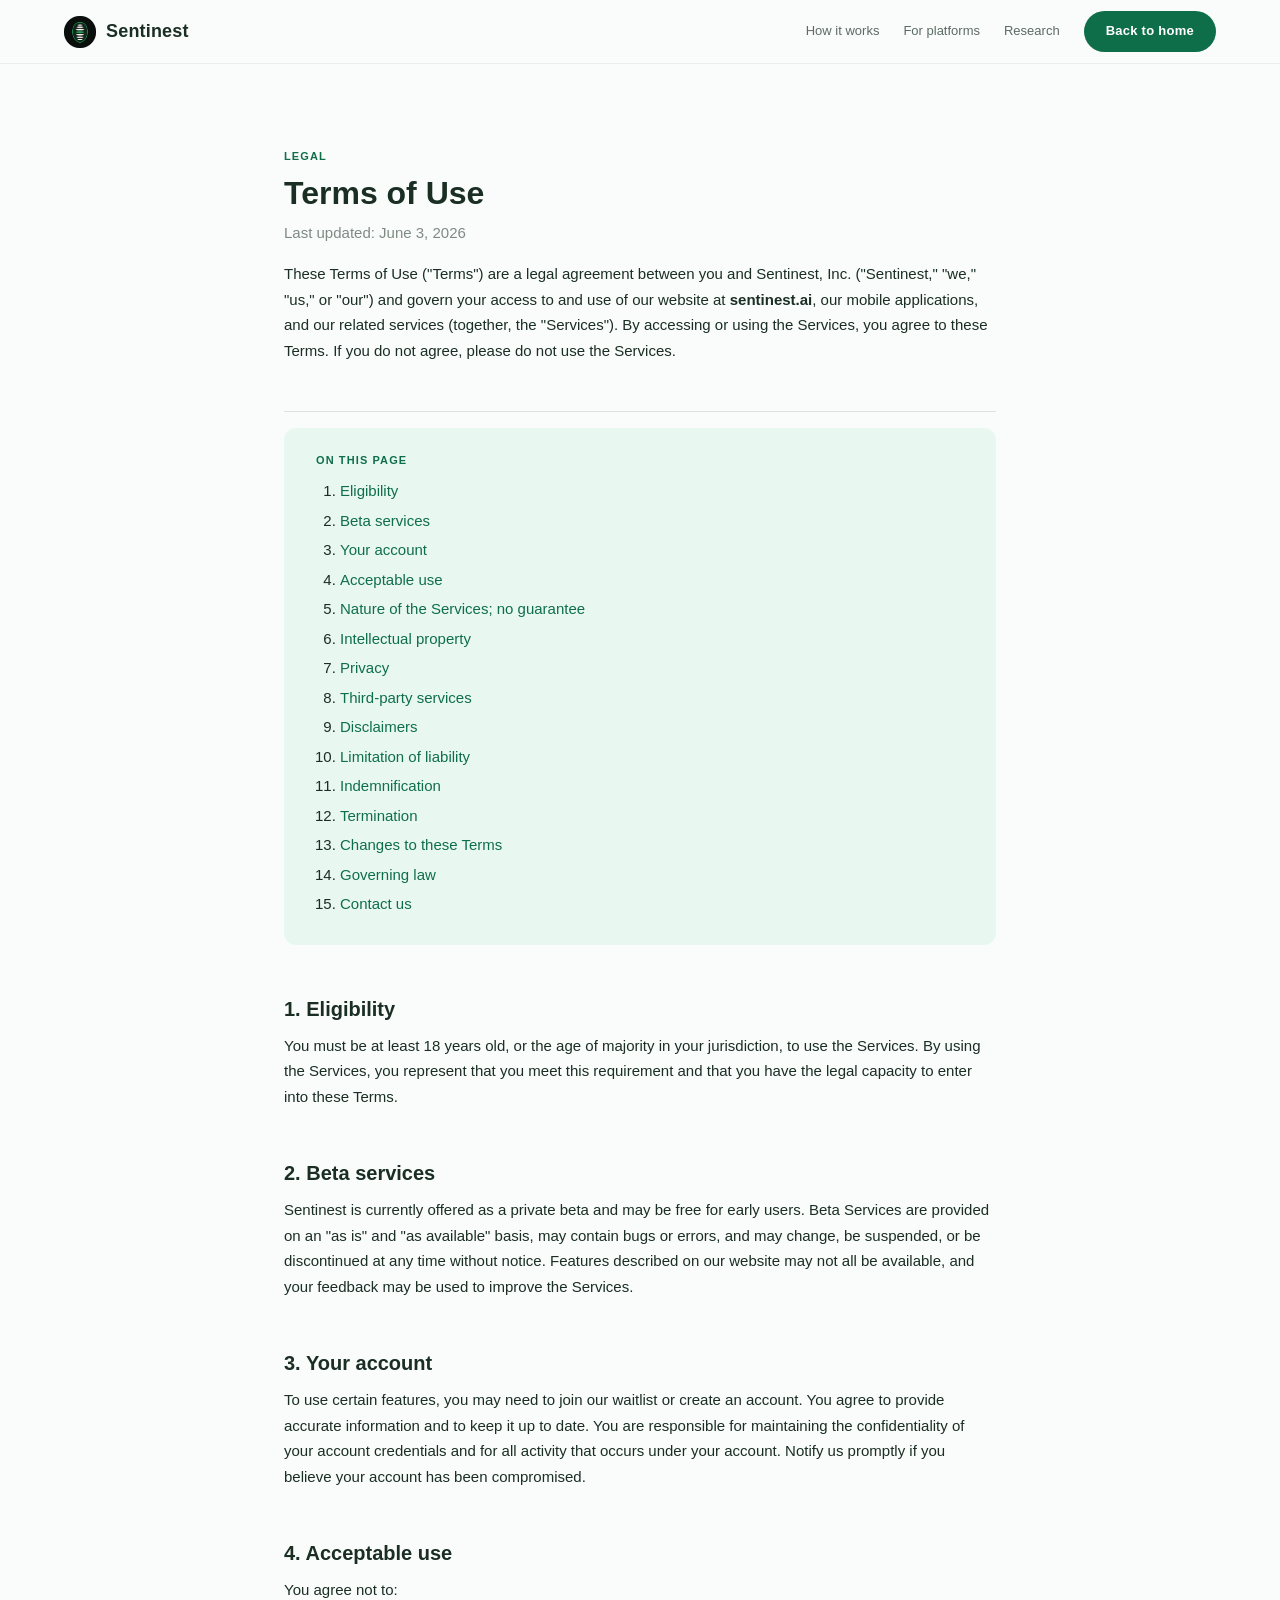
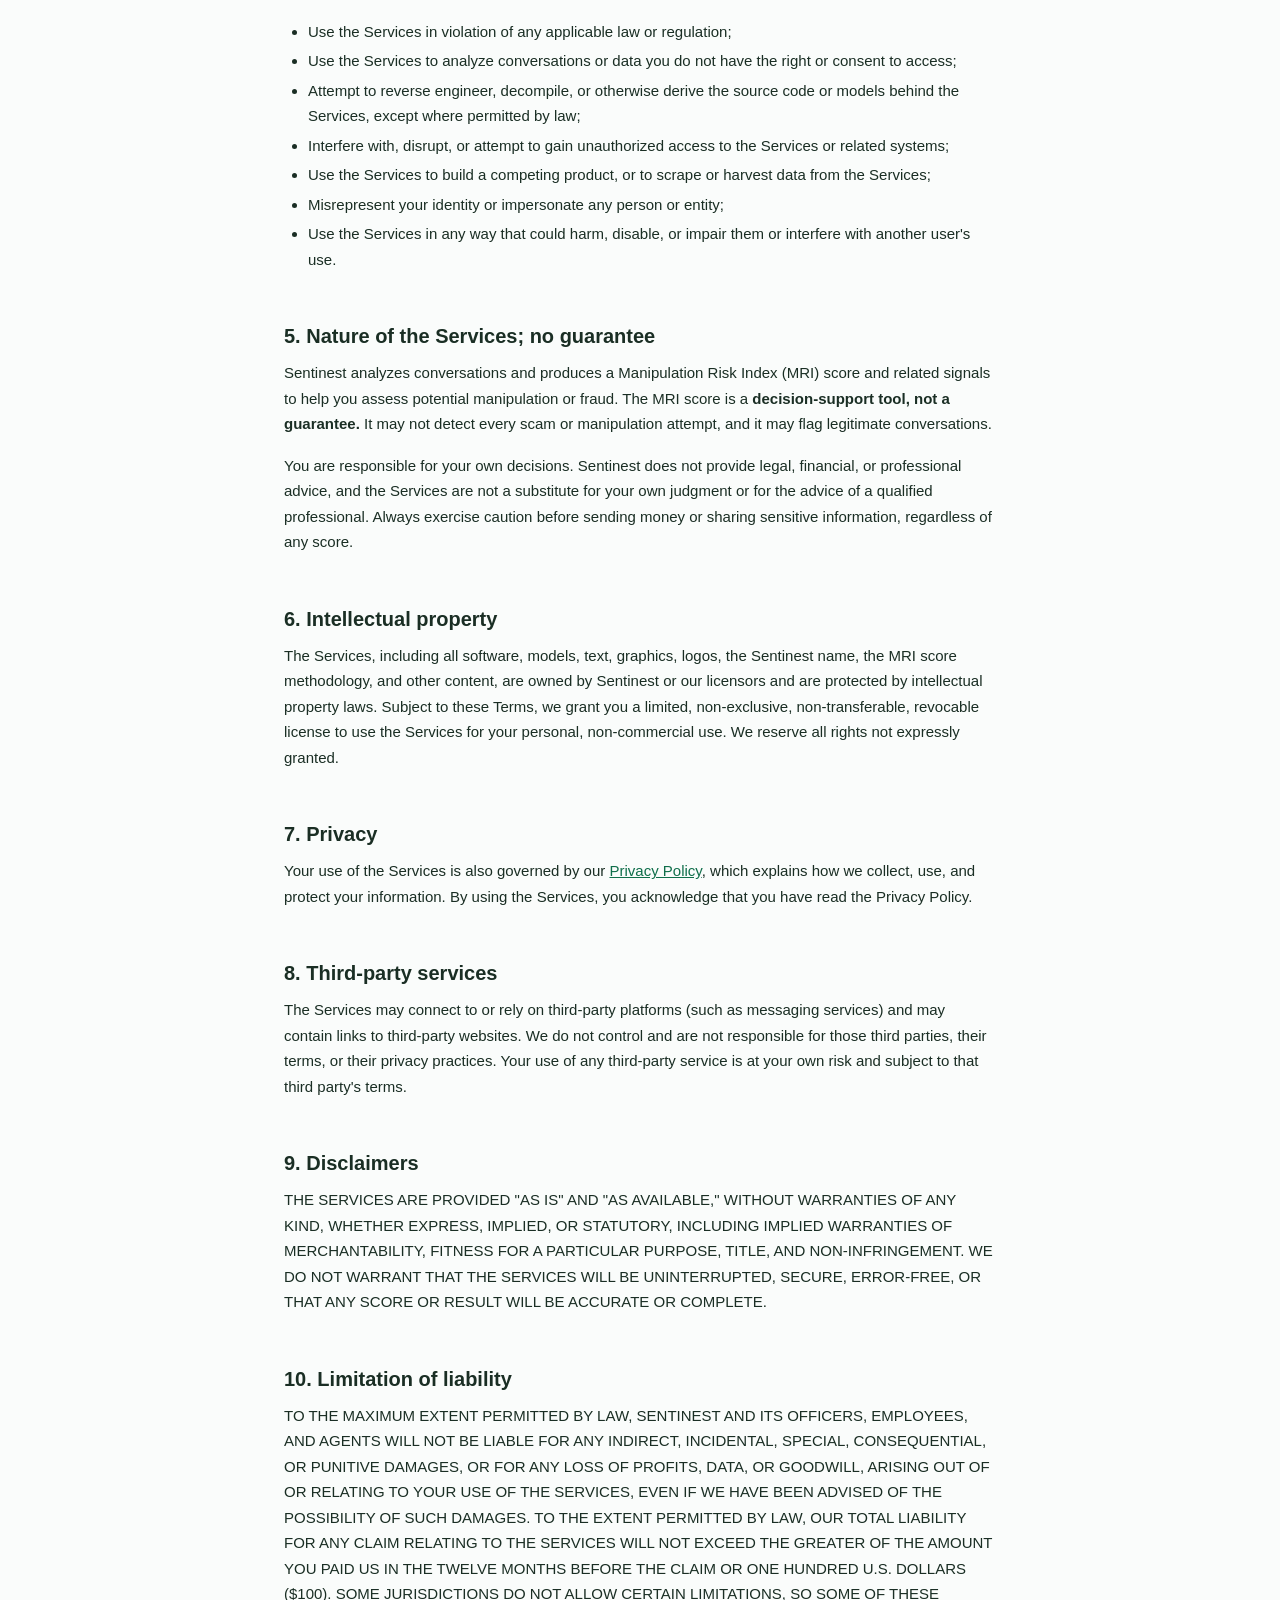
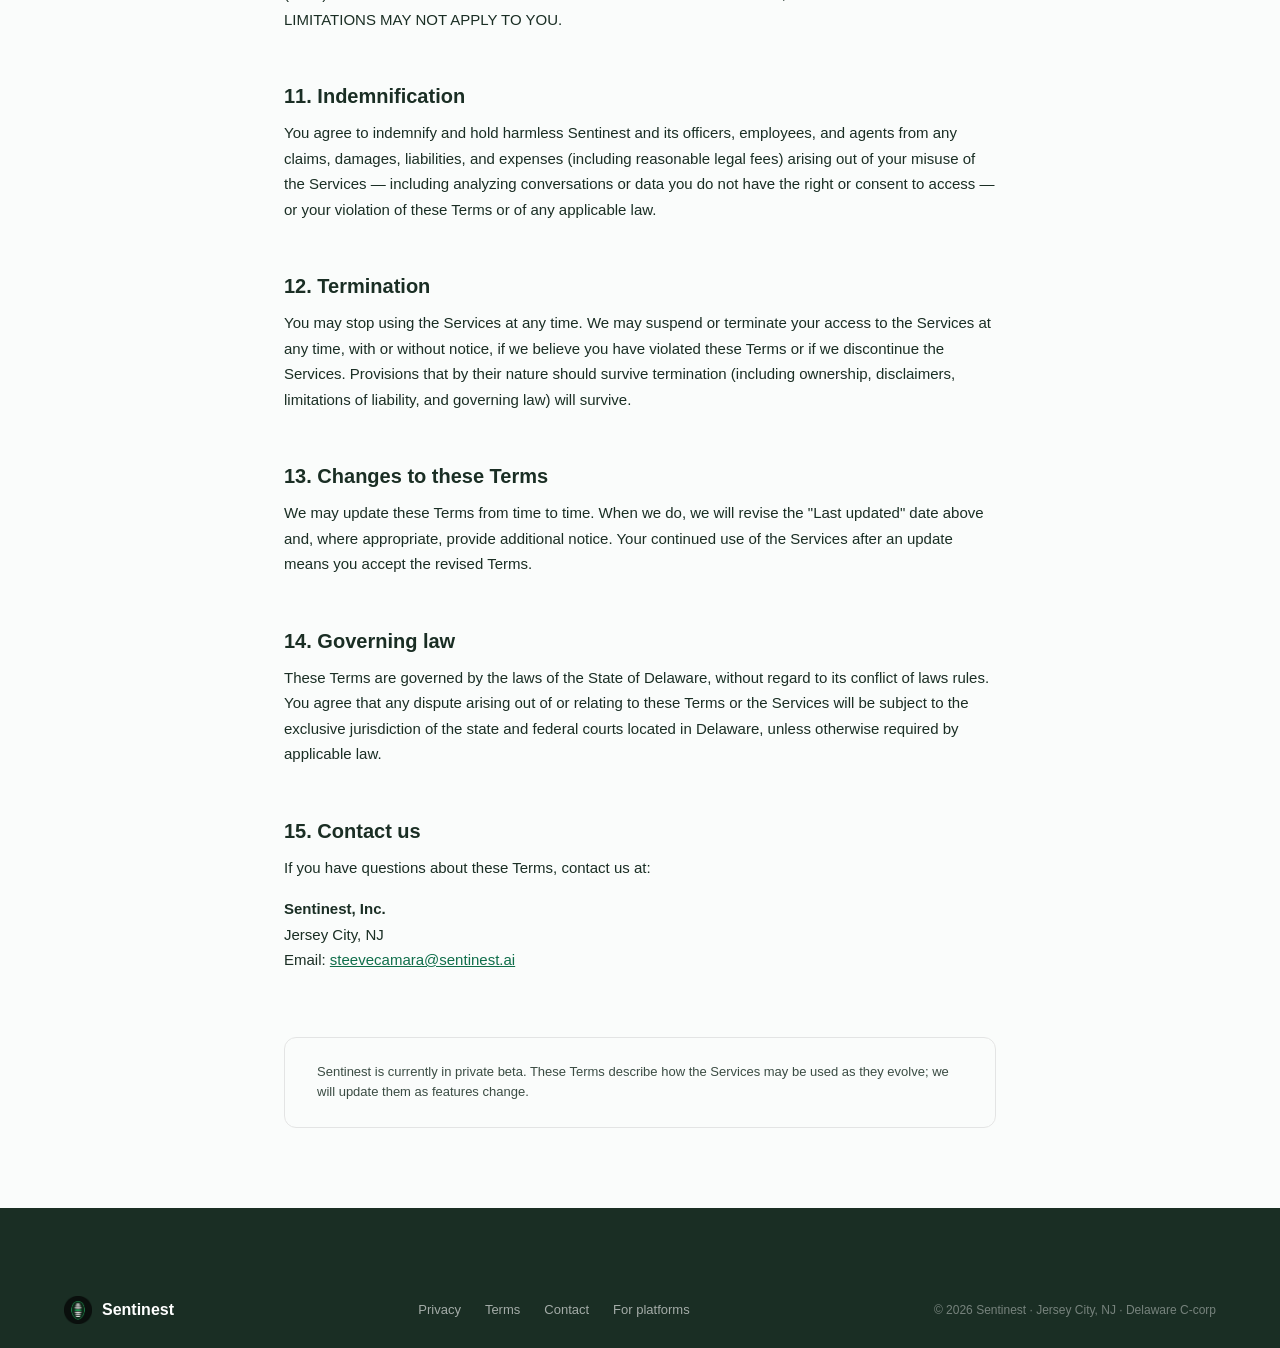
==== commit a59030a2: "Restore Indemnification as a narrowed misuse-focused clause Co-Authored-By: Claude Opus 4.7 <noreply" ====
--- a/terms.html
+++ b/terms.html
@@ -67,6 +67,7 @@
           <li><a href="#third-party">Third-party services</a></li>
           <li><a href="#disclaimers">Disclaimers</a></li>
           <li><a href="#liability">Limitation of liability</a></li>
+          <li><a href="#indemnification">Indemnification</a></li>
           <li><a href="#termination">Termination</a></li>
           <li><a href="#changes">Changes to these Terms</a></li>
           <li><a href="#law">Governing law</a></li>
@@ -169,7 +170,16 @@
         LIMITATIONS MAY NOT APPLY TO YOU.
       </p>
 
-      <h2 id="termination">11. Termination</h2>
+      <h2 id="indemnification">11. Indemnification</h2>
+      <p>
+        You agree to indemnify and hold harmless Sentinest and its officers, employees, and agents
+        from any claims, damages, liabilities, and expenses (including reasonable legal fees) arising
+        out of your misuse of the Services — including analyzing conversations or data you do not
+        have the right or consent to access — or your violation of these Terms or of any applicable
+        law.
+      </p>
+
+      <h2 id="termination">12. Termination</h2>
       <p>
         You may stop using the Services at any time. We may suspend or terminate your access to the
         Services at any time, with or without notice, if we believe you have violated these Terms or
@@ -177,14 +187,14 @@
         (including ownership, disclaimers, limitations of liability, and governing law) will survive.
       </p>
 
-      <h2 id="changes">12. Changes to these Terms</h2>
+      <h2 id="changes">13. Changes to these Terms</h2>
       <p>
         We may update these Terms from time to time. When we do, we will revise the "Last updated"
         date above and, where appropriate, provide additional notice. Your continued use of the
         Services after an update means you accept the revised Terms.
       </p>
 
-      <h2 id="law">13. Governing law</h2>
+      <h2 id="law">14. Governing law</h2>
       <p>
         These Terms are governed by the laws of the State of Delaware, without regard to its conflict
         of laws rules. You agree that any dispute arising out of or relating to these Terms or the
@@ -192,7 +202,7 @@
         located in Delaware, unless otherwise required by applicable law.
       </p>
 
-      <h2 id="contact">14. Contact us</h2>
+      <h2 id="contact">15. Contact us</h2>
       <p>If you have questions about these Terms, contact us at:</p>
       <p>
         <strong>Sentinest, Inc.</strong><br>
